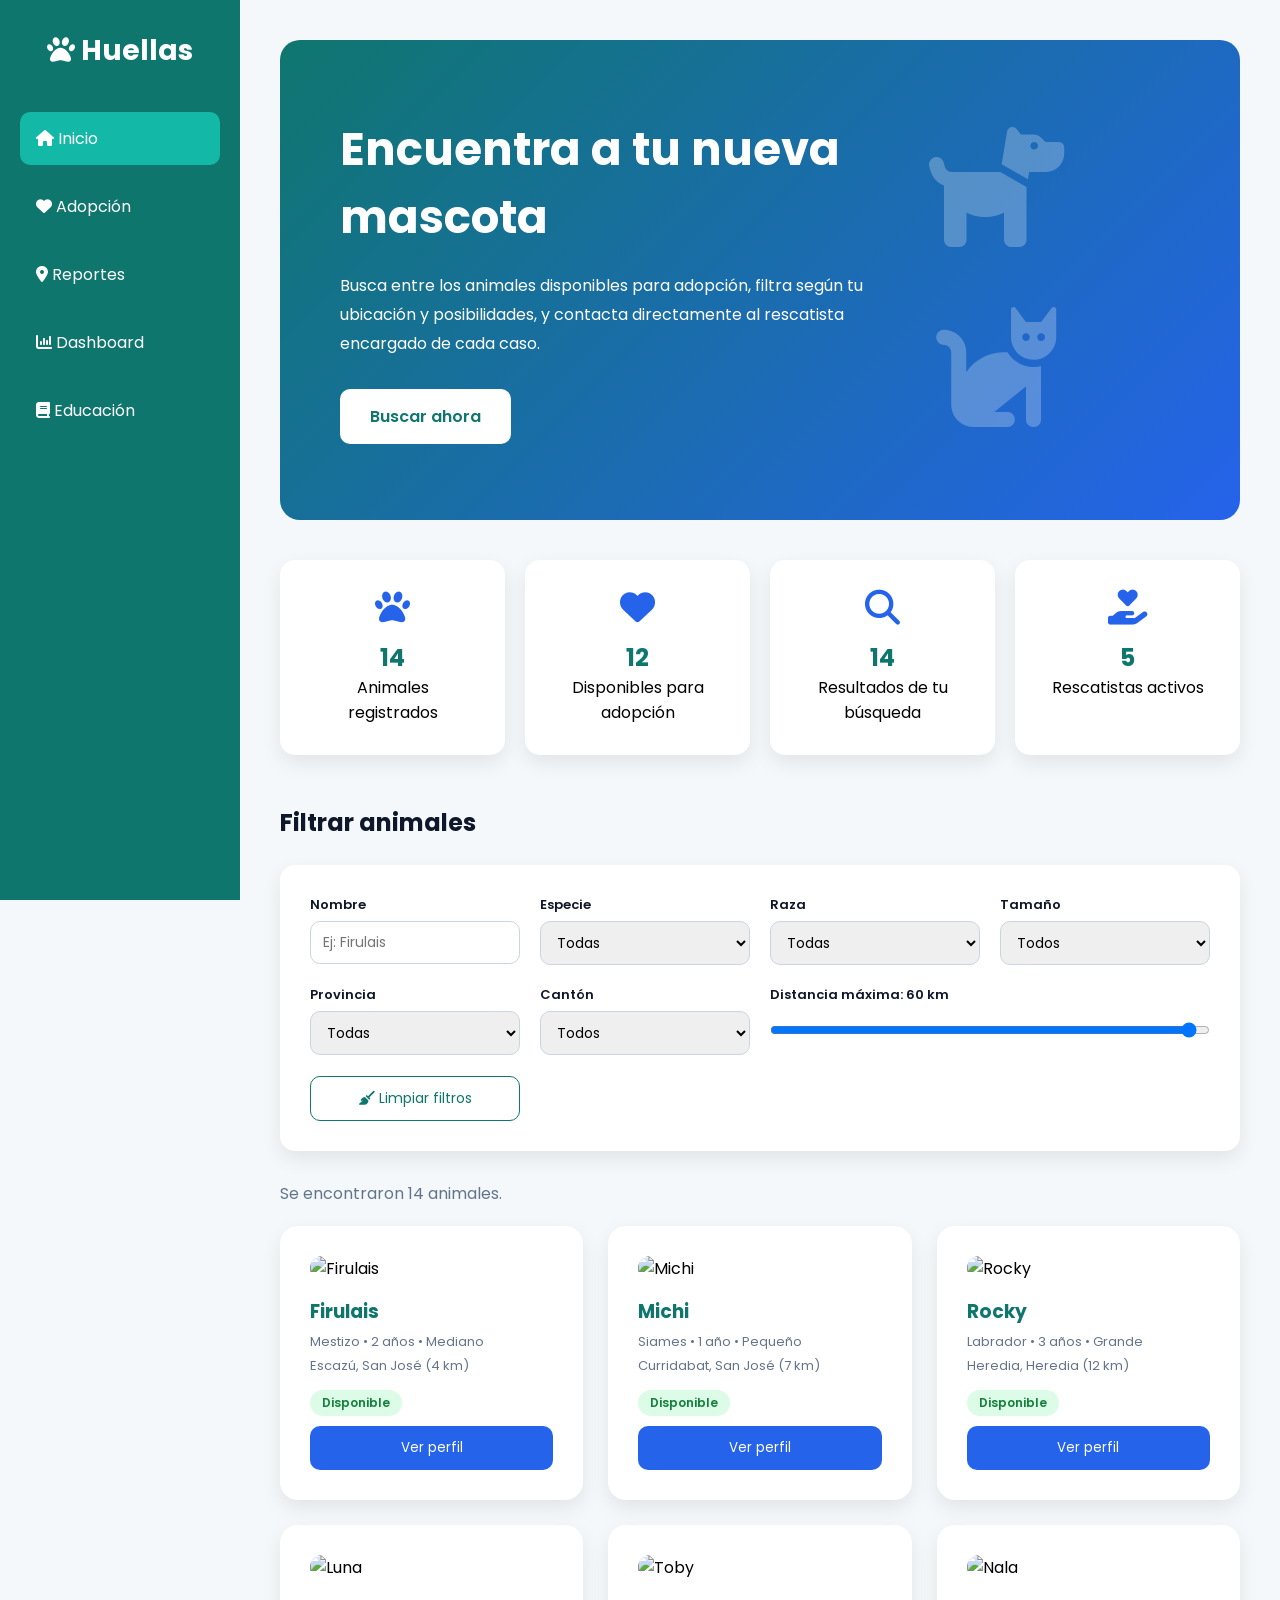
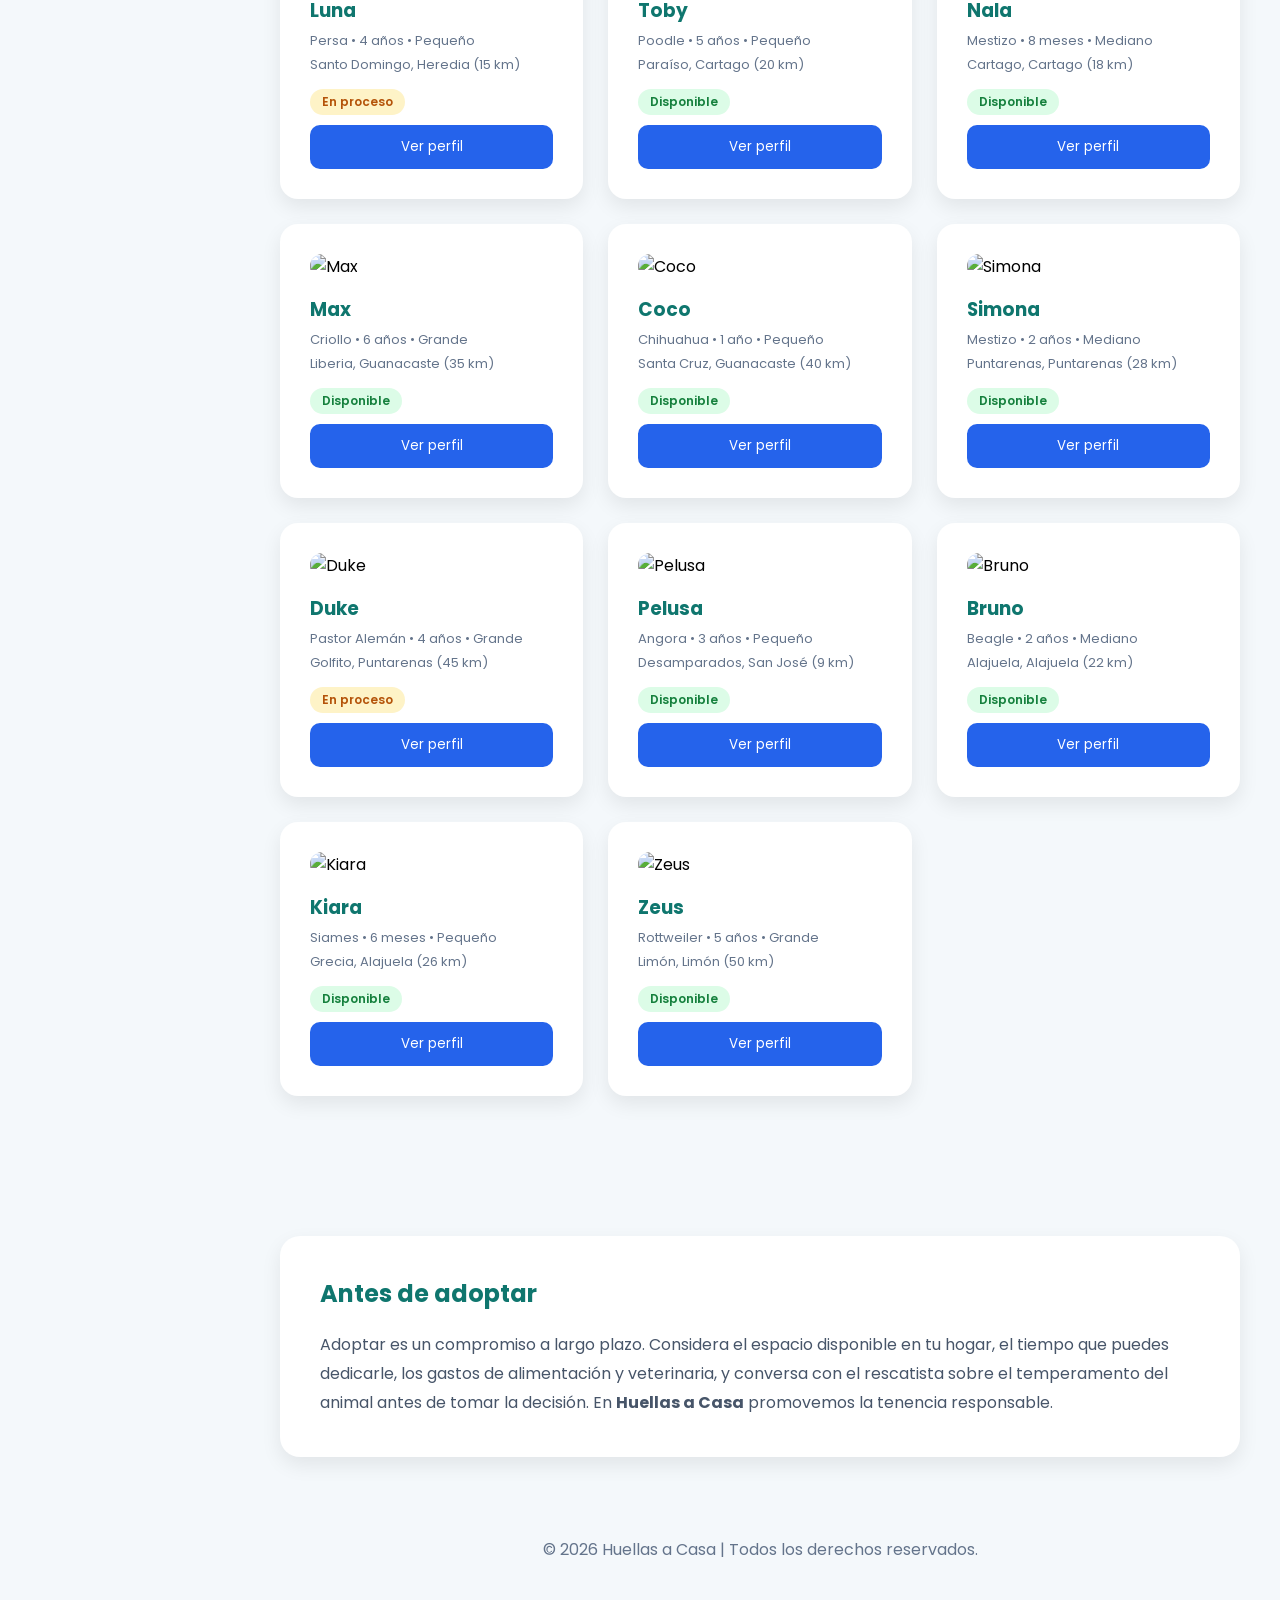
==== adopcion.html @ 1cc1526d "creacion del modulo de adopcion -se crea adopción junto con su css y js" ====
<!DOCTYPE html>
<html lang="es">
<head>
    <meta charset="UTF-8">
    <meta http-equiv="X-UA-Compatible" content="IE=edge">
    <meta name="viewport" content="width=device-width, initial-scale=1.0">
    <title>Adopción | Huellas a Casa</title>
    <link rel="preconnect" href="https://fonts.googleapis.com">
    <link href="https://fonts.googleapis.com/css2?family=Poppins:wght@400;500;600;700&display=swap" rel="stylesheet">
    <link rel="stylesheet" href="https://cdnjs.cloudflare.com/ajax/libs/font-awesome/6.5.1/css/all.min.css">
    <link rel="stylesheet" href="css/estilos.css">
    <link rel="stylesheet" href="css/adopcion.css">
</head>
<body>

    <aside class="sidebar">

        <h2><i class="fa-solid fa-paw"></i> Huellas</h2>

        <ul>
            <li><a class="activo" href="index.html"><i class="fa-solid fa-house"></i> Inicio</a></li>
            <li><a href="adopcion.html"><i class="fa-solid fa-heart"></i> Adopción</a></li>
            <li><a href="alerta.html"><i class="fa-solid fa-location-dot"></i> Reportes</a></li>
            <li><a href="dashboard.html"><i class="fa-solid fa-chart-column"></i> Dashboard</a></li>
            <li><a href="educacion.html"><i class="fa-solid fa-book"></i> Educación</a></li>
        </ul>

    </aside>

    <div class="contenido">

        <div class="hero">
            <div>
                <h1>Encuentra a tu nueva mascota</h1>
                <p>Busca entre los animales disponibles para adopción, filtra según tu ubicación y posibilidades, y contacta directamente al rescatista encargado de cada caso.</p>
                <a href="#panelFiltros" class="btn-principal">Buscar ahora</a>
            </div>
            <div class="hero-icono">
                <i class="fa-solid fa-dog"></i>
                <i class="fa-solid fa-cat"></i>
            </div>
        </div>

        <div class="estadisticas">
            <div class="stat-card">
                <i class="fa-solid fa-paw"></i>
                <h2 id="statTotal">0</h2>
                <p>Animales registrados</p>
            </div>
            <div class="stat-card">
                <i class="fa-solid fa-heart"></i>
                <h2 id="statDisponibles">0</h2>
                <p>Disponibles para adopción</p>
            </div>
            <div class="stat-card">
                <i class="fa-solid fa-magnifying-glass"></i>
                <h2 id="statResultados">0</h2>
                <p>Resultados de tu búsqueda</p>
            </div>
            <div class="stat-card">
                <i class="fa-solid fa-hand-holding-heart"></i>
                <h2 id="statRescatistas">0</h2>
                <p>Rescatistas activos</p>
            </div>
        </div>

        <section id="vistaBusqueda" class="vista">

            <h2 class="titulo">Filtrar animales</h2>

            <div class="panelFiltros" id="panelFiltros">

                <div class="filtrosGrid">

                    <div class="campoFiltro">
                        <label for="filtroNombre">Nombre</label>
                        <input type="text" id="filtroNombre" placeholder="Ej: Firulais">
                    </div>

                    <div class="campoFiltro">
                        <label for="filtroEspecie">Especie</label>
                        <select id="filtroEspecie">
                            <option value="Todas">Todas</option>
                            <option value="Perro">Perro</option>
                            <option value="Gato">Gato</option>
                        </select>
                    </div>

                    <div class="campoFiltro">
                        <label for="filtroRaza">Raza</label>
                        <select id="filtroRaza">
                            <option value="Todas">Todas</option>
                        </select>
                    </div>

                    <div class="campoFiltro">
                        <label for="filtroTamano">Tamaño</label>
                        <select id="filtroTamano">
                            <option value="Todos">Todos</option>
                            <option value="Pequeño">Pequeño</option>
                            <option value="Mediano">Mediano</option>
                            <option value="Grande">Grande</option>
                        </select>
                    </div>

                    <div class="campoFiltro">
                        <label for="filtroProvincia">Provincia</label>
                        <select id="filtroProvincia">
                            <option value="Todas">Todas</option>
                        </select>
                    </div>

                    <div class="campoFiltro">
                        <label for="filtroCanton">Cantón</label>
                        <select id="filtroCanton">
                            <option value="Todos">Todos</option>
                        </select>
                    </div>

                    <div class="campoFiltro campoAncho">
                        <label for="filtroDistancia">Distancia máxima: <span id="filtroDistanciaValor">60 km</span></label>
                        <input type="range" id="filtroDistancia" min="5" max="60" step="5" value="60">
                    </div>

                    <div class="campoFiltro campoBoton">
                        <button type="button" id="btnLimpiar"><i class="fa-solid fa-broom"></i> Limpiar filtros</button>
                    </div>

                </div>

            </div>

            <p id="resultadoConteo"></p>

            <div id="contenedorAnimales" class="cards"></div>

            <p id="sinResultados" class="sinResultados"></p>

        </section>

        <section id="vistaPerfil" class="vista oculto">

            <button type="button" class="btnVolver" id="btnVolverBusqueda"><i class="fa-solid fa-arrow-left"></i> Volver a la búsqueda</button>

            <div class="tarjetaPerfil">

                <img class="perfilImagen" id="perfilFoto" src="" alt="Foto del animal">

                <div class="perfilDatos">
                    <h2 id="perfilNombre"></h2>
                    <span class="estadoBadge" id="perfilEstado"></span>

                    <p id="perfilEspecieRaza"></p>

                    <ul class="listaDatos">
                        <li><strong>Edad:</strong> <span id="perfilEdad"></span></li>
                        <li><strong>Sexo:</strong> <span id="perfilSexo"></span></li>
                        <li><strong>Tamaño:</strong> <span id="perfilTamano"></span></li>
                        <li><strong>Ubicación:</strong> <span id="perfilUbicacion"></span></li>
                        <li><strong>Distancia:</strong> <span id="perfilDistancia"></span></li>
                        <li><strong>Vacunado:</strong> <span id="perfilVacunado"></span></li>
                        <li><strong>Esterilizado:</strong> <span id="perfilEsterilizado"></span></li>
                    </ul>

                    <h3>Sobre mí</h3>
                    <p id="perfilDescripcion"></p>

                    <button type="button" id="btnSolicitarAdopcion"><i class="fa-solid fa-paper-plane"></i> Solicitar adopción</button>
                </div>

            </div>

            <div class="tarjetaRescatista">
                <h3><i class="fa-solid fa-hand-holding-heart"></i> Rescatista a cargo</h3>
                <p><strong id="rescatistaNombre"></strong> — <span id="rescatistaOrg"></span></p>
                <p><i class="fa-solid fa-location-dot"></i> <span id="rescatistaUbicacion"></span></p>
                <p><i class="fa-solid fa-phone"></i> <span id="rescatistaTelefono"></span> &nbsp;|&nbsp; <i class="fa-solid fa-envelope"></i> <span id="rescatistaCorreo"></span></p>

                <details>
                    <summary>Ver perfil completo del rescatista</summary>
                    <p id="rescatistaDescripcion"></p>
                    <p id="rescatistaOtrosAnimales"></p>
                </details>
            </div>

        </section>

        <section id="vistaSolicitud" class="vista oculto">

            <button type="button" class="btnVolver" id="btnVolverPerfil"><i class="fa-solid fa-arrow-left"></i> Volver al perfil</button>

            <div class="panelSolicitud">
                <h2 class="titulo">Solicitud de adopción para <span id="solicitudAnimalNombre"></span></h2>

                <form id="formularioSolicitud">

                    <div class="campoFormulario">
                        <label for="solNombre">Nombre completo</label>
                        <input type="text" id="solNombre">
                        <span class="errorCampo" id="errorSolNombre"></span>
                    </div>

                    <div class="campoFormulario">
                        <label for="solCedula">Cédula</label>
                        <input type="text" id="solCedula" maxlength="9" placeholder="9 dígitos">
                        <span class="errorCampo" id="errorSolCedula"></span>
                    </div>

                    <div class="campoFormulario">
                        <label for="solTelefono">Teléfono</label>
                        <input type="text" id="solTelefono" maxlength="8" placeholder="8 dígitos">
                        <span class="errorCampo" id="errorSolTelefono"></span>
                    </div>

                    <div class="campoFormulario">
                        <label for="solCorreo">Correo electrónico</label>
                        <input type="email" id="solCorreo">
                        <span class="errorCampo" id="errorSolCorreo"></span>
                    </div>

                    <div class="campoFormulario">
                        <label for="solDireccion">Dirección exacta</label>
                        <textarea id="solDireccion"></textarea>
                        <span class="errorCampo" id="errorSolDireccion"></span>
                    </div>

                    <div class="campoFormulario">
                        <label for="solVivienda">Tipo de vivienda</label>
                        <select id="solVivienda">
                            <option value="">Seleccione</option>
                            <option>Casa</option>
                            <option>Apartamento</option>
                            <option>Finca</option>
                        </select>
                        <span class="errorCampo" id="errorSolVivienda"></span>
                    </div>

                    <div class="campoFormulario">
                        <label for="solMotivo">¿Por qué quiere adoptar a esta mascota?</label>
                        <textarea id="solMotivo"></textarea>
                        <span class="errorCampo" id="errorSolMotivo"></span>
                    </div>

                    <div class="campoCheckbox">
                        <label><input type="checkbox" id="solOtrasMascotas"> Actualmente tengo otras mascotas</label>
                    </div>

                    <div class="campoCheckbox">
                        <label><input type="checkbox" id="solVisita"> Acepto una visita domiciliaria previa a la adopción</label>
                        <span class="errorCampo" id="errorSolVisita"></span>
                    </div>

                    <button type="button" id="btnEnviarSolicitud" disabled><i class="fa-solid fa-paper-plane"></i> Enviar solicitud</button>

                    <div id="mensajeSolicitud"></div>

                </form>

            </div>

            <div class="misSolicitudes">
                <h2 class="titulo">Mis solicitudes enviadas</h2>
                <div id="contenedorSolicitudes"></div>
            </div>

        </section>

        <div class="objetivo">
            <h2>Antes de adoptar</h2>
            <p>Adoptar es un compromiso a largo plazo. Considera el espacio disponible en tu hogar, el tiempo que puedes dedicarle, los gastos de alimentación y veterinaria, y conversa con el rescatista sobre el temperamento del animal antes de tomar la decisión. En <strong>Huellas a Casa</strong> promovemos la tenencia responsable.</p>
        </div>

        <footer>© 2026 Huellas a Casa | Todos los derechos reservados.</footer>

    </div>

<script src="js/adopcion.js"></script>

</body>
</html>
---- css/estilos.css ----
*{
    margin:0;
    padding:0;
    box-sizing:border-box;
    font-family:'Poppins',sans-serif;
}

body{
    display:flex;
    min-height:100vh;
    background:#F4F8FB;
}

/* Sidebar */

.sidebar{

    width:240px;
    background:#0F766E;
    color:white;
    min-height:100vh;
    padding:30px 20px;
    position:fixed;

}

.sidebar h2{

    text-align:center;
    margin-bottom:40px;
    font-size:28px;

}

.sidebar ul{

    list-style:none;

}

.sidebar li{

    margin:15px 0;

}

.sidebar a{

    display:block;
    color:white;
    text-decoration:none;
    padding:14px 16px;
    border-radius:10px;
    transition:.3s;

}

.sidebar a:hover,
.sidebar .activo{

    background:#14B8A6;

}

/* Contenido */

.contenido{

    margin-left:240px;
    padding:40px;
    flex:1;

}

/* Hero */

.hero{

    background:linear-gradient(135deg,#0F766E,#2563EB);
    border-radius:20px;
    padding:60px;
    color:white;
    display:flex;
    justify-content:space-between;
    align-items:center;
    margin-bottom:40px;

}

.hero h1{

    font-size:45px;
    margin-bottom:20px;

}

.hero p{

    max-width:600px;
    line-height:1.8;

}

.hero-icono{

    font-size:120px;
    opacity:.25;

}

.hero-icono i{

    margin-left:20px;

}

/* Botón */

.btn-principal{

    display:inline-block;
    margin-top:30px;
    background:white;
    color:#0F766E;
    text-decoration:none;
    padding:15px 30px;
    border-radius:10px;
    font-weight:600;
    transition:.3s;

}

.btn-principal:hover{

    transform:translateY(-3px);

}

/* Estadísticas */

.estadisticas{

    display:grid;
    grid-template-columns:repeat(auto-fit,minmax(220px,1fr));
    gap:20px;
    margin-bottom:50px;

}

.stat-card{

    background:white;
    padding:30px;
    border-radius:15px;
    text-align:center;
    box-shadow:0 8px 20px rgba(0,0,0,.08);

}

.stat-card i{

    font-size:35px;
    color:#2563EB;
    margin-bottom:15px;

}

.stat-card h2{

    color:#0F766E;

}

/* Título */

.titulo{

    margin-bottom:25px;
    color:#0F172A;

}

/* Cards */

.cards{

    display:grid;
    grid-template-columns:repeat(auto-fit,minmax(250px,1fr));
    gap:25px;

}

.card{

    background:white;
    border-radius:18px;
    padding:30px;
    text-align:center;
    box-shadow:0 8px 20px rgba(0,0,0,.08);
    transition:.3s;

}

.card:hover{

    transform:translateY(-8px);

}

.card i{

    font-size:45px;
    color:#0F766E;
    margin-bottom:20px;

}

.card h3{

    margin-bottom:15px;

}

.card p{

    color:#64748B;
    margin-bottom:25px;

}

.card button{

    background:#2563EB;
    color:white;
    border:none;
    padding:12px 25px;
    border-radius:10px;
    cursor:pointer;
    transition:.3s;

}

.card button:hover{

    background:#1D4ED8;

}

/* Objetivo */

.objetivo{

    margin-top:60px;
    background:white;
    padding:40px;
    border-radius:20px;
    box-shadow:0 8px 20px rgba(0,0,0,.08);

}

.objetivo h2{

    color:#0F766E;
    margin-bottom:20px;

}

.objetivo p{

    line-height:1.8;
    color:#475569;

}

/* Footer */

footer{

    text-align:center;
    margin-top:60px;
    color:#64748B;
    padding:20px;

}

/* Responsive */

@media(max-width:900px){

    body{
        flex-direction:column;
    }

    .sidebar{

        width:100%;
        position:relative;
        min-height:auto;

    }

    .contenido{

        margin-left:0;

    }

    .hero{

        flex-direction:column;
        text-align:center;

    }

    .hero-icono{

        margin-top:30px;

    }


body{
    background:red !important;
}

}
---- css/adopcion.css ----
/* Estilos propios del módulo de Adopción, construidos sobre css/estilos.css */

.vista.oculto{
    display:none;
}

/* Panel de filtros */

.panelFiltros{
    background:white;
    padding:30px;
    border-radius:15px;
    box-shadow:0 8px 20px rgba(0,0,0,.08);
    margin-bottom:30px;
}

.filtrosGrid{
    display:grid;
    grid-template-columns:repeat(auto-fit,minmax(190px,1fr));
    gap:20px;
}

.campoFiltro label{
    display:block;
    font-size:13px;
    font-weight:600;
    color:#0F172A;
    margin-bottom:6px;
}

.campoFiltro input,
.campoFiltro select{
    width:100%;
    padding:10px 12px;
    border:1px solid #CBD5E1;
    border-radius:10px;
    font-size:14px;
    font-family:'Poppins',sans-serif;
}

.campoAncho{
    grid-column:span 2;
    align-self:center;
}

.campoBoton{
    display:flex;
    align-items:flex-end;
}

#btnLimpiar{
    width:100%;
    background:white;
    color:#0F766E;
    border:1px solid #0F766E;
    padding:11px 16px;
    border-radius:10px;
    cursor:pointer;
    font-size:14px;
    transition:.3s;
}

#btnLimpiar:hover{
    background:#0F766E;
    color:white;
}

#resultadoConteo{
    color:#64748B;
    margin-bottom:20px;
}

.sinResultados{
    text-align:center;
    color:#94A3B8;
    font-style:italic;
    padding:40px 0;
}

/* Tarjetas de animales (extienden .card de estilos.css) */

.cardAnimal{
    text-align:left;
}

.cardAnimal .foto{
    width:100%;
    height:170px;
    object-fit:cover;
    border-radius:12px;
    margin-bottom:16px;
}

.cardAnimal h3{
    color:#0F766E;
    margin-bottom:6px;
}

.cardAnimal .datosAnimal{
    color:#64748B;
    font-size:13px;
    margin-bottom:4px;
}

.cardAnimal .estadoBadge{
    margin:10px 0;
}

.cardAnimal button{
    width:100%;
}

.estadoBadge{
    display:inline-block;
    padding:4px 12px;
    border-radius:20px;
    font-size:12px;
    font-weight:600;
}

.estadoDisponible{
    background:#DCFCE7;
    color:#15803D;
}

.estadoProceso{
    background:#FEF3C7;
    color:#B45309;
}

/* Botón volver */

.btnVolver{
    background:none;
    border:none;
    color:#0F766E;
    font-size:14px;
    font-weight:600;
    cursor:pointer;
    margin-bottom:20px;
    padding:0;
}

/* Perfil del animal */

.tarjetaPerfil{
    background:white;
    border-radius:20px;
    box-shadow:0 8px 20px rgba(0,0,0,.08);
    padding:35px;
    display:flex;
    gap:30px;
    flex-wrap:wrap;
    margin-bottom:25px;
}

.perfilImagen{
    width:260px;
    height:260px;
    object-fit:cover;
    border-radius:16px;
    flex-shrink:0;
}

.perfilDatos{
    flex:1;
    min-width:260px;
}

.perfilDatos h2{
    color:#0F766E;
    margin-bottom:8px;
}

.perfilDatos h3{
    color:#0F172A;
    margin-top:20px;
    margin-bottom:8px;
}

.perfilDatos > p{
    color:#64748B;
}

.listaDatos{
    list-style:none;
    margin:16px 0;
}

.listaDatos li{
    padding:6px 0;
    font-size:14px;
    border-bottom:1px solid #F1F5F9;
    color:#334155;
}

#btnSolicitarAdopcion{
    background:#2563EB;
    color:white;
    border:none;
    padding:13px 26px;
    border-radius:10px;
    font-size:14px;
    cursor:pointer;
    margin-top:15px;
    transition:.3s;
}

#btnSolicitarAdopcion:hover{
    background:#1D4ED8;
}

.tarjetaRescatista{
    background:white;
    border-radius:20px;
    box-shadow:0 8px 20px rgba(0,0,0,.08);
    padding:30px 35px;
}

.tarjetaRescatista h3{
    color:#0F766E;
    margin-bottom:15px;
}

.tarjetaRescatista p{
    color:#475569;
    margin-bottom:8px;
}

.tarjetaRescatista summary{
    cursor:pointer;
    color:#2563EB;
    font-weight:600;
    margin-top:10px;
}

.tarjetaRescatista details p{
    margin-top:12px;
}

/* Formulario de solicitud */

.panelSolicitud{
    background:white;
    border-radius:20px;
    box-shadow:0 8px 20px rgba(0,0,0,.08);
    padding:35px;
    margin-bottom:30px;
}

.campoFormulario{
    margin-bottom:18px;
}

.campoFormulario label{
    display:block;
    font-weight:600;
    font-size:14px;
    color:#0F172A;
    margin-bottom:6px;
}

.campoFormulario input,
.campoFormulario select,
.campoFormulario textarea{
    width:100%;
    max-width:450px;
    padding:10px 12px;
    border:1px solid #CBD5E1;
    border-radius:10px;
    font-size:14px;
    font-family:'Poppins',sans-serif;
}

.campoFormulario textarea{
    min-height:80px;
    resize:vertical;
}

.errorCampo{
    display:block;
    font-size:12px;
    margin-top:4px;
}

.campoCheckbox{
    margin-bottom:18px;
    font-size:14px;
    color:#334155;
}

#btnEnviarSolicitud{
    background:#2563EB;
    color:white;
    border:none;
    padding:13px 26px;
    border-radius:10px;
    font-size:14px;
    cursor:pointer;
    transition:.3s;
}

#btnEnviarSolicitud:hover{
    background:#1D4ED8;
}

#btnEnviarSolicitud:disabled{
    background:#BFDBFE;
    cursor:not-allowed;
}

#mensajeSolicitud{
    margin-top:15px;
    font-weight:600;
}

.misSolicitudes{
    margin-bottom:30px;
}

.tarjetaSolicitud{
    background:white;
    border-radius:15px;
    box-shadow:0 8px 20px rgba(0,0,0,.08);
    padding:20px 25px;
    margin-bottom:15px;
}

.tarjetaSolicitud h4{
    color:#0F766E;
    margin-bottom:6px;
}

.tarjetaSolicitud p{
    color:#64748B;
    font-size:13px;
    margin:2px 0;
}

@media(max-width:700px){

    .campoAncho{
        grid-column:span 1;
    }

    .tarjetaPerfil{
        flex-direction:column;
    }

    .perfilImagen{
        width:100%;
        height:220px;
    }

}
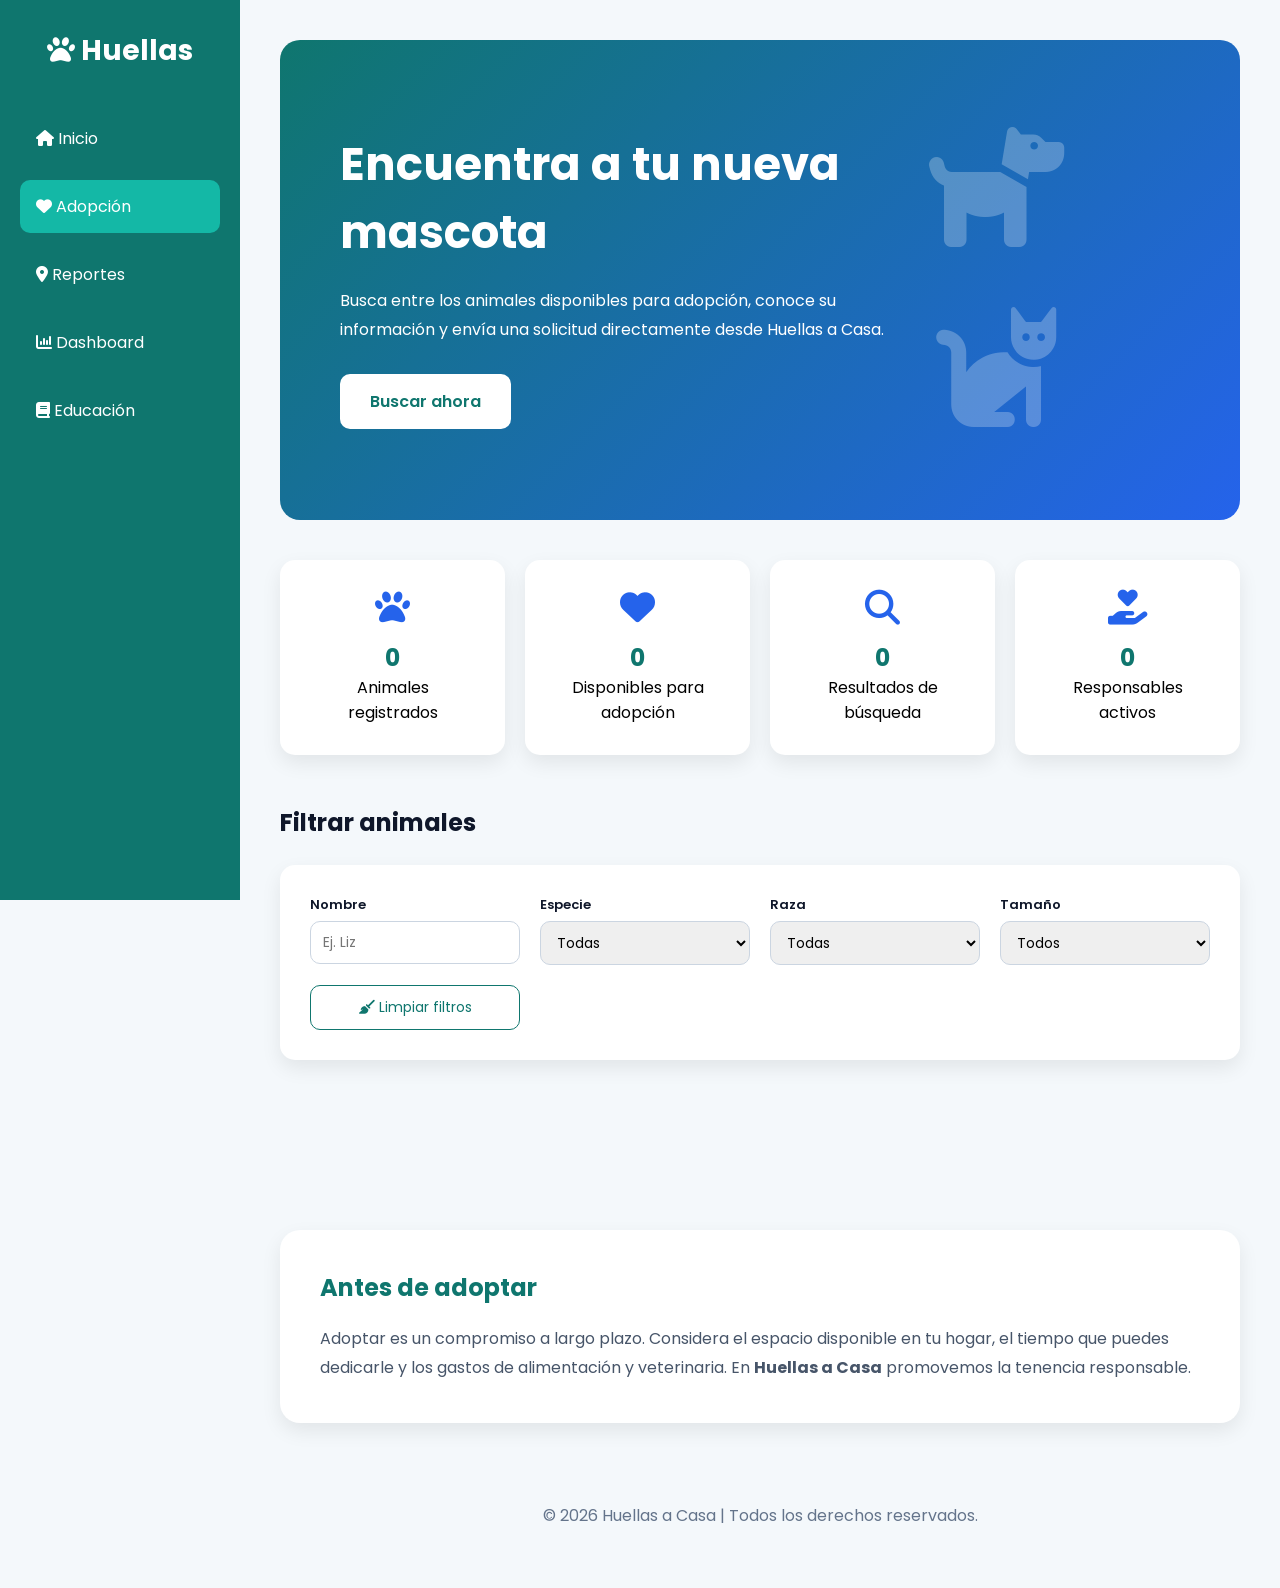
==== commit 03031ec5: "Modulo Panel de Gestion y modulo Adopcion Modulo Panel de Gestion y modulo Adopcion" ====
--- a/adopcion.html
+++ b/adopcion.html
@@ -1,280 +1,1073 @@
 <!DOCTYPE html>
 <html lang="es">
+
 <head>
+
     <meta charset="UTF-8">
+
     <meta http-equiv="X-UA-Compatible" content="IE=edge">
+
     <meta name="viewport" content="width=device-width, initial-scale=1.0">
+
     <title>Adopción | Huellas a Casa</title>
+
     <link rel="preconnect" href="https://fonts.googleapis.com">
-    <link href="https://fonts.googleapis.com/css2?family=Poppins:wght@400;500;600;700&display=swap" rel="stylesheet">
-    <link rel="stylesheet" href="https://cdnjs.cloudflare.com/ajax/libs/font-awesome/6.5.1/css/all.min.css">
-    <link rel="stylesheet" href="css/estilos.css">
-    <link rel="stylesheet" href="css/adopcion.css">
+
+    <link
+        href="https://fonts.googleapis.com/css2?family=Poppins:wght@400;500;600;700&display=swap"
+        rel="stylesheet"
+    >
+
+    <link
+        rel="stylesheet"
+        href="https://cdnjs.cloudflare.com/ajax/libs/font-awesome/6.5.1/css/all.min.css"
+    >
+
+    <link
+        rel="stylesheet"
+        href="css/estilos.css"
+    >
+
+    <link
+        rel="stylesheet"
+        href="css/adopcion.css"
+    >
+
 </head>
+
+
 <body>
 
+
+    <!-- =========================================
+         SIDEBAR
+    ========================================== -->
+
     <aside class="sidebar">
 
-        <h2><i class="fa-solid fa-paw"></i> Huellas</h2>
+        <h2>
+
+            <i class="fa-solid fa-paw"></i>
+
+            Huellas
+
+        </h2>
+
 
         <ul>
-            <li><a class="activo" href="index.html"><i class="fa-solid fa-house"></i> Inicio</a></li>
-            <li><a href="adopcion.html"><i class="fa-solid fa-heart"></i> Adopción</a></li>
-            <li><a href="alerta.html"><i class="fa-solid fa-location-dot"></i> Reportes</a></li>
-            <li><a href="dashboard.html"><i class="fa-solid fa-chart-column"></i> Dashboard</a></li>
-            <li><a href="educacion.html"><i class="fa-solid fa-book"></i> Educación</a></li>
+
+            <li>
+
+                <a href="index.html">
+
+                    <i class="fa-solid fa-house"></i>
+
+                    Inicio
+
+                </a>
+
+            </li>
+
+
+            <li>
+
+                <a
+                    class="activo"
+                    href="adopcion.html"
+                >
+
+                    <i class="fa-solid fa-heart"></i>
+
+                    Adopción
+
+                </a>
+
+            </li>
+
+
+            <li>
+
+                <a href="alerta.html">
+
+                    <i class="fa-solid fa-location-dot"></i>
+
+                    Reportes
+
+                </a>
+
+            </li>
+
+
+            <li>
+
+                <a href="dashboard.html">
+
+                    <i class="fa-solid fa-chart-column"></i>
+
+                    Dashboard
+
+                </a>
+
+            </li>
+
+
+            <li>
+
+                <a href="educacion.html">
+
+                    <i class="fa-solid fa-book"></i>
+
+                    Educación
+
+                </a>
+
+            </li>
+
         </ul>
 
     </aside>
 
-    <div class="contenido">
-
-        <div class="hero">
+
+    <!-- =========================================
+         CONTENIDO
+    ========================================== -->
+
+    <main class="contenido">
+
+
+        <!-- =====================================
+             HERO
+        ====================================== -->
+
+        <section class="hero">
+
             <div>
-                <h1>Encuentra a tu nueva mascota</h1>
-                <p>Busca entre los animales disponibles para adopción, filtra según tu ubicación y posibilidades, y contacta directamente al rescatista encargado de cada caso.</p>
-                <a href="#panelFiltros" class="btn-principal">Buscar ahora</a>
-            </div>
+
+                <h1>
+                    Encuentra a tu nueva mascota
+                </h1>
+
+                <p>
+                    Busca entre los animales disponibles para adopción,
+                    conoce su información y envía una solicitud
+                    directamente desde Huellas a Casa.
+                </p>
+
+                <a
+                    href="#panelFiltros"
+                    class="btn-principal"
+                >
+
+                    Buscar ahora
+
+                </a>
+
+            </div>
+
+
             <div class="hero-icono">
+
                 <i class="fa-solid fa-dog"></i>
+
                 <i class="fa-solid fa-cat"></i>
-            </div>
-        </div>
-
-        <div class="estadisticas">
+
+            </div>
+
+        </section>
+
+
+        <!-- =====================================
+             ESTADÍSTICAS
+        ====================================== -->
+
+        <section class="estadisticas">
+
+
             <div class="stat-card">
+
                 <i class="fa-solid fa-paw"></i>
-                <h2 id="statTotal">0</h2>
-                <p>Animales registrados</p>
-            </div>
+
+                <h2 id="statTotal">
+                    0
+                </h2>
+
+                <p>
+                    Animales registrados
+                </p>
+
+            </div>
+
+
             <div class="stat-card">
+
                 <i class="fa-solid fa-heart"></i>
-                <h2 id="statDisponibles">0</h2>
-                <p>Disponibles para adopción</p>
-            </div>
+
+                <h2 id="statDisponibles">
+                    0
+                </h2>
+
+                <p>
+                    Disponibles para adopción
+                </p>
+
+            </div>
+
+
             <div class="stat-card">
+
                 <i class="fa-solid fa-magnifying-glass"></i>
-                <h2 id="statResultados">0</h2>
-                <p>Resultados de tu búsqueda</p>
-            </div>
+
+                <h2 id="statResultados">
+                    0
+                </h2>
+
+                <p>
+                    Resultados de búsqueda
+                </p>
+
+            </div>
+
+
             <div class="stat-card">
+
                 <i class="fa-solid fa-hand-holding-heart"></i>
-                <h2 id="statRescatistas">0</h2>
-                <p>Rescatistas activos</p>
-            </div>
-        </div>
-
-        <section id="vistaBusqueda" class="vista">
-
-            <h2 class="titulo">Filtrar animales</h2>
-
-            <div class="panelFiltros" id="panelFiltros">
+
+                <h2 id="statRescatistas">
+                    0
+                </h2>
+
+                <p>
+                    Responsables activos
+                </p>
+
+            </div>
+
+
+        </section>
+
+
+        <!-- =====================================
+             VISTA BÚSQUEDA
+        ====================================== -->
+
+        <section
+            id="vistaBusqueda"
+            class="vista"
+        >
+
+
+            <h2 class="titulo">
+
+                Filtrar animales
+
+            </h2>
+
+
+            <div
+                class="panelFiltros"
+                id="panelFiltros"
+            >
+
 
                 <div class="filtrosGrid">
 
+
+                    <!-- NOMBRE -->
+
                     <div class="campoFiltro">
-                        <label for="filtroNombre">Nombre</label>
-                        <input type="text" id="filtroNombre" placeholder="Ej: Firulais">
-                    </div>
+
+                        <label for="filtroNombre">
+
+                            Nombre
+
+                        </label>
+
+
+                        <input
+                            type="text"
+                            id="filtroNombre"
+                            placeholder="Ej. Liz"
+                        >
+
+                    </div>
+
+
+                    <!-- ESPECIE -->
 
                     <div class="campoFiltro">
-                        <label for="filtroEspecie">Especie</label>
+
+                        <label for="filtroEspecie">
+
+                            Especie
+
+                        </label>
+
+
                         <select id="filtroEspecie">
-                            <option value="Todas">Todas</option>
-                            <option value="Perro">Perro</option>
-                            <option value="Gato">Gato</option>
+
+                            <option value="Todas">
+
+                                Todas
+
+                            </option>
+
+
+                            <option value="Perro">
+
+                                Perro
+
+                            </option>
+
+
+                            <option value="Gato">
+
+                                Gato
+
+                            </option>
+
+
+                            <option value="Otro">
+
+                                Otro
+
+                            </option>
+
                         </select>
-                    </div>
+
+                    </div>
+
+
+                    <!-- RAZA -->
 
                     <div class="campoFiltro">
-                        <label for="filtroRaza">Raza</label>
+
+                        <label for="filtroRaza">
+
+                            Raza
+
+                        </label>
+
+
                         <select id="filtroRaza">
-                            <option value="Todas">Todas</option>
+
+                            <option value="Todas">
+
+                                Todas
+
+                            </option>
+
                         </select>
-                    </div>
+
+                    </div>
+
+
+                    <!-- TAMAÑO -->
 
                     <div class="campoFiltro">
-                        <label for="filtroTamano">Tamaño</label>
+
+                        <label for="filtroTamano">
+
+                            Tamaño
+
+                        </label>
+
+
                         <select id="filtroTamano">
-                            <option value="Todos">Todos</option>
-                            <option value="Pequeño">Pequeño</option>
-                            <option value="Mediano">Mediano</option>
-                            <option value="Grande">Grande</option>
+
+                            <option value="Todos">
+
+                                Todos
+
+                            </option>
+
+
+                            <option value="Pequeño">
+
+                                Pequeño
+
+                            </option>
+
+
+                            <option value="Mediano">
+
+                                Mediano
+
+                            </option>
+
+
+                            <option value="Grande">
+
+                                Grande
+
+                            </option>
+
                         </select>
-                    </div>
-
-                    <div class="campoFiltro">
-                        <label for="filtroProvincia">Provincia</label>
-                        <select id="filtroProvincia">
-                            <option value="Todas">Todas</option>
+
+                    </div>
+
+
+                    <!-- LIMPIAR -->
+
+                    <div class="campoFiltro campoBoton">
+
+                        <button
+                            type="button"
+                            id="btnLimpiar"
+                        >
+
+                            <i class="fa-solid fa-broom"></i>
+
+                            Limpiar filtros
+
+                        </button>
+
+                    </div>
+
+
+                </div>
+
+            </div>
+
+
+            <p id="resultadoConteo">
+            </p>
+
+
+            <div
+                id="contenedorAnimales"
+                class="cards"
+            >
+            </div>
+
+
+            <p
+                id="sinResultados"
+                class="sinResultados"
+            >
+            </p>
+
+
+        </section>
+
+
+        <!-- =====================================
+             VISTA PERFIL
+        ====================================== -->
+
+        <section
+            id="vistaPerfil"
+            class="vista oculto"
+        >
+
+
+            <button
+                type="button"
+                class="btnVolver"
+                id="btnVolverBusqueda"
+            >
+
+                <i class="fa-solid fa-arrow-left"></i>
+
+                Volver a la búsqueda
+
+            </button>
+
+
+            <div class="tarjetaPerfil">
+
+
+                <img
+                    class="perfilImagen"
+                    id="perfilFoto"
+                    src=""
+                    alt="Foto del animal"
+                >
+
+
+                <div class="perfilDatos">
+
+
+                    <h2 id="perfilNombre">
+                    </h2>
+
+
+                    <span
+                        class="estadoBadge"
+                        id="perfilEstado"
+                    >
+                    </span>
+
+
+                    <p id="perfilEspecieRaza">
+                    </p>
+
+
+                    <ul class="listaDatos">
+
+
+                        <li>
+
+                            <strong>
+                                Edad:
+                            </strong>
+
+                            <span id="perfilEdad">
+                            </span>
+
+                        </li>
+
+
+                        <li>
+
+                            <strong>
+                                Sexo:
+                            </strong>
+
+                            <span id="perfilSexo">
+                            </span>
+
+                        </li>
+
+
+                        <li>
+
+                            <strong>
+                                Tamaño:
+                            </strong>
+
+                            <span id="perfilTamano">
+                            </span>
+
+                        </li>
+
+
+                        <li>
+
+                            <strong>
+                                Ubicación:
+                            </strong>
+
+                            <span id="perfilUbicacion">
+                            </span>
+
+                        </li>
+
+
+                        <li>
+
+                            <strong>
+                                Vacunas:
+                            </strong>
+
+                            <span id="perfilVacunado">
+                            </span>
+
+                        </li>
+
+
+                        <li>
+
+                            <strong>
+                                Estado de salud:
+                            </strong>
+
+                            <span id="perfilEstadoSalud">
+                            </span>
+
+                        </li>
+
+
+                    </ul>
+
+
+                    <h3>
+
+                        Sobre mí
+
+                    </h3>
+
+
+                    <p id="perfilDescripcion">
+                    </p>
+
+
+                    <button
+                        type="button"
+                        id="btnSolicitarAdopcion"
+                    >
+
+                        <i class="fa-solid fa-paper-plane"></i>
+
+                        Solicitar adopción
+
+                    </button>
+
+
+                </div>
+
+
+            </div>
+
+
+            <!-- RESPONSABLE -->
+
+            <div class="tarjetaRescatista">
+
+
+                <h3>
+
+                    <i class="fa-solid fa-hand-holding-heart"></i>
+
+                    Responsable de la mascota
+
+                </h3>
+
+
+                <p>
+
+                    <strong id="rescatistaNombre">
+                    </strong>
+
+                    —
+
+                    <span id="rescatistaOrg">
+                    </span>
+
+                </p>
+
+
+                <p>
+
+                    <i class="fa-solid fa-location-dot"></i>
+
+                    <span id="rescatistaUbicacion">
+                    </span>
+
+                </p>
+
+
+                <p>
+
+                    <i class="fa-solid fa-phone"></i>
+
+                    <span id="rescatistaTelefono">
+                    </span>
+
+                    &nbsp;|&nbsp;
+
+                    <i class="fa-solid fa-envelope"></i>
+
+                    <span id="rescatistaCorreo">
+                    </span>
+
+                </p>
+
+
+                <details>
+
+                    <summary>
+
+                        Ver información del responsable
+
+                    </summary>
+
+
+                    <p id="rescatistaDescripcion">
+                    </p>
+
+
+                    <p id="rescatistaOtrosAnimales">
+                    </p>
+
+                </details>
+
+
+            </div>
+
+
+        </section>
+
+
+        <!-- =====================================
+             VISTA SOLICITUD
+        ====================================== -->
+
+        <section
+            id="vistaSolicitud"
+            class="vista oculto"
+        >
+
+
+            <button
+                type="button"
+                class="btnVolver"
+                id="btnVolverPerfil"
+            >
+
+                <i class="fa-solid fa-arrow-left"></i>
+
+                Volver al perfil
+
+            </button>
+
+
+            <div class="panelSolicitud">
+
+
+                <h2 class="titulo">
+
+                    Solicitud de adopción para
+
+                    <span id="solicitudAnimalNombre">
+                    </span>
+
+                </h2>
+
+
+                <form id="formularioSolicitud">
+
+
+                    <!-- NOMBRE -->
+
+                    <div class="campoFormulario">
+
+                        <label for="solNombre">
+
+                            Nombre completo
+
+                        </label>
+
+
+                        <input
+                            type="text"
+                            id="solNombre"
+                        >
+
+
+                        <span
+                            class="errorCampo"
+                            id="errorSolNombre"
+                        >
+                        </span>
+
+                    </div>
+
+
+                    <!-- CÉDULA -->
+
+                    <div class="campoFormulario">
+
+                        <label for="solCedula">
+
+                            Cédula
+
+                        </label>
+
+
+                        <input
+                            type="text"
+                            id="solCedula"
+                            maxlength="9"
+                            placeholder="9 dígitos"
+                        >
+
+
+                        <span
+                            class="errorCampo"
+                            id="errorSolCedula"
+                        >
+                        </span>
+
+                    </div>
+
+
+                    <!-- TELÉFONO -->
+
+                    <div class="campoFormulario">
+
+                        <label for="solTelefono">
+
+                            Teléfono
+
+                        </label>
+
+
+                        <input
+                            type="text"
+                            id="solTelefono"
+                            maxlength="8"
+                            placeholder="8 dígitos"
+                        >
+
+
+                        <span
+                            class="errorCampo"
+                            id="errorSolTelefono"
+                        >
+                        </span>
+
+                    </div>
+
+
+                    <!-- CORREO -->
+
+                    <div class="campoFormulario">
+
+                        <label for="solCorreo">
+
+                            Correo electrónico
+
+                        </label>
+
+
+                        <input
+                            type="email"
+                            id="solCorreo"
+                        >
+
+
+                        <span
+                            class="errorCampo"
+                            id="errorSolCorreo"
+                        >
+                        </span>
+
+                    </div>
+
+
+                    <!-- DIRECCIÓN -->
+
+                    <div class="campoFormulario">
+
+                        <label for="solDireccion">
+
+                            Dirección exacta
+
+                        </label>
+
+
+                        <textarea
+                            id="solDireccion"
+                        ></textarea>
+
+
+                        <span
+                            class="errorCampo"
+                            id="errorSolDireccion"
+                        >
+                        </span>
+
+                    </div>
+
+
+                    <!-- VIVIENDA -->
+
+                    <div class="campoFormulario">
+
+                        <label for="solVivienda">
+
+                            Tipo de vivienda
+
+                        </label>
+
+
+                        <select id="solVivienda">
+
+                            <option value="">
+
+                                Seleccione
+
+                            </option>
+
+
+                            <option value="Casa">
+
+                                Casa
+
+                            </option>
+
+
+                            <option value="Apartamento">
+
+                                Apartamento
+
+                            </option>
+
+
+                            <option value="Finca">
+
+                                Finca
+
+                            </option>
+
                         </select>
-                    </div>
-
-                    <div class="campoFiltro">
-                        <label for="filtroCanton">Cantón</label>
-                        <select id="filtroCanton">
-                            <option value="Todos">Todos</option>
-                        </select>
-                    </div>
-
-                    <div class="campoFiltro campoAncho">
-                        <label for="filtroDistancia">Distancia máxima: <span id="filtroDistanciaValor">60 km</span></label>
-                        <input type="range" id="filtroDistancia" min="5" max="60" step="5" value="60">
-                    </div>
-
-                    <div class="campoFiltro campoBoton">
-                        <button type="button" id="btnLimpiar"><i class="fa-solid fa-broom"></i> Limpiar filtros</button>
-                    </div>
-
+
+
+                        <span
+                            class="errorCampo"
+                            id="errorSolVivienda"
+                        >
+                        </span>
+
+                    </div>
+
+
+                    <!-- MOTIVO -->
+
+                    <div class="campoFormulario">
+
+                        <label for="solMotivo">
+
+                            ¿Por qué quiere adoptar a esta mascota?
+
+                        </label>
+
+
+                        <textarea
+                            id="solMotivo"
+                        ></textarea>
+
+
+                        <span
+                            class="errorCampo"
+                            id="errorSolMotivo"
+                        >
+                        </span>
+
+                    </div>
+
+
+                    <!-- OTRAS MASCOTAS -->
+
+                    <div class="campoCheckbox">
+
+                        <label>
+
+                            <input
+                                type="checkbox"
+                                id="solOtrasMascotas"
+                            >
+
+                            Actualmente tengo otras mascotas
+
+                        </label>
+
+                    </div>
+
+
+                    <!-- VISITA -->
+
+                    <div class="campoCheckbox">
+
+                        <label>
+
+                            <input
+                                type="checkbox"
+                                id="solVisita"
+                            >
+
+                            Acepto una visita domiciliaria previa a la adopción
+
+                        </label>
+
+
+                        <span
+                            class="errorCampo"
+                            id="errorSolVisita"
+                        >
+                        </span>
+
+                    </div>
+
+
+                    <!-- BOTÓN -->
+
+                    <button
+                        type="button"
+                        id="btnEnviarSolicitud"
+                        disabled
+                    >
+
+                        <i class="fa-solid fa-paper-plane"></i>
+
+                        Enviar solicitud
+
+                    </button>
+
+
+                    <div id="mensajeSolicitud">
+                    </div>
+
+
+                </form>
+
+
+            </div>
+
+
+            <!-- MIS SOLICITUDES -->
+
+            <div class="misSolicitudes">
+
+
+                <h2 class="titulo">
+
+                    Mis solicitudes enviadas
+
+                </h2>
+
+
+                <div id="contenedorSolicitudes">
                 </div>
 
-            </div>
-
-            <p id="resultadoConteo"></p>
-
-            <div id="contenedorAnimales" class="cards"></div>
-
-            <p id="sinResultados" class="sinResultados"></p>
+
+            </div>
+
 
         </section>
 
-        <section id="vistaPerfil" class="vista oculto">
-
-            <button type="button" class="btnVolver" id="btnVolverBusqueda"><i class="fa-solid fa-arrow-left"></i> Volver a la búsqueda</button>
-
-            <div class="tarjetaPerfil">
-
-                <img class="perfilImagen" id="perfilFoto" src="" alt="Foto del animal">
-
-                <div class="perfilDatos">
-                    <h2 id="perfilNombre"></h2>
-                    <span class="estadoBadge" id="perfilEstado"></span>
-
-                    <p id="perfilEspecieRaza"></p>
-
-                    <ul class="listaDatos">
-                        <li><strong>Edad:</strong> <span id="perfilEdad"></span></li>
-                        <li><strong>Sexo:</strong> <span id="perfilSexo"></span></li>
-                        <li><strong>Tamaño:</strong> <span id="perfilTamano"></span></li>
-                        <li><strong>Ubicación:</strong> <span id="perfilUbicacion"></span></li>
-                        <li><strong>Distancia:</strong> <span id="perfilDistancia"></span></li>
-                        <li><strong>Vacunado:</strong> <span id="perfilVacunado"></span></li>
-                        <li><strong>Esterilizado:</strong> <span id="perfilEsterilizado"></span></li>
-                    </ul>
-
-                    <h3>Sobre mí</h3>
-                    <p id="perfilDescripcion"></p>
-
-                    <button type="button" id="btnSolicitarAdopcion"><i class="fa-solid fa-paper-plane"></i> Solicitar adopción</button>
-                </div>
-
-            </div>
-
-            <div class="tarjetaRescatista">
-                <h3><i class="fa-solid fa-hand-holding-heart"></i> Rescatista a cargo</h3>
-                <p><strong id="rescatistaNombre"></strong> — <span id="rescatistaOrg"></span></p>
-                <p><i class="fa-solid fa-location-dot"></i> <span id="rescatistaUbicacion"></span></p>
-                <p><i class="fa-solid fa-phone"></i> <span id="rescatistaTelefono"></span> &nbsp;|&nbsp; <i class="fa-solid fa-envelope"></i> <span id="rescatistaCorreo"></span></p>
-
-                <details>
-                    <summary>Ver perfil completo del rescatista</summary>
-                    <p id="rescatistaDescripcion"></p>
-                    <p id="rescatistaOtrosAnimales"></p>
-                </details>
-            </div>
+
+        <!-- =====================================
+             INFORMACIÓN
+        ====================================== -->
+
+        <section class="objetivo">
+
+            <h2>
+
+                Antes de adoptar
+
+            </h2>
+
+
+            <p>
+
+                Adoptar es un compromiso a largo plazo.
+                Considera el espacio disponible en tu hogar,
+                el tiempo que puedes dedicarle y los gastos
+                de alimentación y veterinaria.
+
+                En <strong>Huellas a Casa</strong>
+                promovemos la tenencia responsable.
+
+            </p>
 
         </section>
 
-        <section id="vistaSolicitud" class="vista oculto">
-
-            <button type="button" class="btnVolver" id="btnVolverPerfil"><i class="fa-solid fa-arrow-left"></i> Volver al perfil</button>
-
-            <div class="panelSolicitud">
-                <h2 class="titulo">Solicitud de adopción para <span id="solicitudAnimalNombre"></span></h2>
-
-                <form id="formularioSolicitud">
-
-                    <div class="campoFormulario">
-                        <label for="solNombre">Nombre completo</label>
-                        <input type="text" id="solNombre">
-                        <span class="errorCampo" id="errorSolNombre"></span>
-                    </div>
-
-                    <div class="campoFormulario">
-                        <label for="solCedula">Cédula</label>
-                        <input type="text" id="solCedula" maxlength="9" placeholder="9 dígitos">
-                        <span class="errorCampo" id="errorSolCedula"></span>
-                    </div>
-
-                    <div class="campoFormulario">
-                        <label for="solTelefono">Teléfono</label>
-                        <input type="text" id="solTelefono" maxlength="8" placeholder="8 dígitos">
-                        <span class="errorCampo" id="errorSolTelefono"></span>
-                    </div>
-
-                    <div class="campoFormulario">
-                        <label for="solCorreo">Correo electrónico</label>
-                        <input type="email" id="solCorreo">
-                        <span class="errorCampo" id="errorSolCorreo"></span>
-                    </div>
-
-                    <div class="campoFormulario">
-                        <label for="solDireccion">Dirección exacta</label>
-                        <textarea id="solDireccion"></textarea>
-                        <span class="errorCampo" id="errorSolDireccion"></span>
-                    </div>
-
-                    <div class="campoFormulario">
-                        <label for="solVivienda">Tipo de vivienda</label>
-                        <select id="solVivienda">
-                            <option value="">Seleccione</option>
-                            <option>Casa</option>
-                            <option>Apartamento</option>
-                            <option>Finca</option>
-                        </select>
-                        <span class="errorCampo" id="errorSolVivienda"></span>
-                    </div>
-
-                    <div class="campoFormulario">
-                        <label for="solMotivo">¿Por qué quiere adoptar a esta mascota?</label>
-                        <textarea id="solMotivo"></textarea>
-                        <span class="errorCampo" id="errorSolMotivo"></span>
-                    </div>
-
-                    <div class="campoCheckbox">
-                        <label><input type="checkbox" id="solOtrasMascotas"> Actualmente tengo otras mascotas</label>
-                    </div>
-
-                    <div class="campoCheckbox">
-                        <label><input type="checkbox" id="solVisita"> Acepto una visita domiciliaria previa a la adopción</label>
-                        <span class="errorCampo" id="errorSolVisita"></span>
-                    </div>
-
-                    <button type="button" id="btnEnviarSolicitud" disabled><i class="fa-solid fa-paper-plane"></i> Enviar solicitud</button>
-
-                    <div id="mensajeSolicitud"></div>
-
-                </form>
-
-            </div>
-
-            <div class="misSolicitudes">
-                <h2 class="titulo">Mis solicitudes enviadas</h2>
-                <div id="contenedorSolicitudes"></div>
-            </div>
-
-        </section>
-
-        <div class="objetivo">
-            <h2>Antes de adoptar</h2>
-            <p>Adoptar es un compromiso a largo plazo. Considera el espacio disponible en tu hogar, el tiempo que puedes dedicarle, los gastos de alimentación y veterinaria, y conversa con el rescatista sobre el temperamento del animal antes de tomar la decisión. En <strong>Huellas a Casa</strong> promovemos la tenencia responsable.</p>
-        </div>
-
-        <footer>© 2026 Huellas a Casa | Todos los derechos reservados.</footer>
-
-    </div>
-
-<script src="js/adopcion.js"></script>
+
+        <footer>
+
+            © 2026 Huellas a Casa | Todos los derechos reservados.
+
+        </footer>
+
+
+    </main>
+
+
+    <script src="js/adopcion.js"></script>
+
 
 </body>
-</html>
+
+</html>
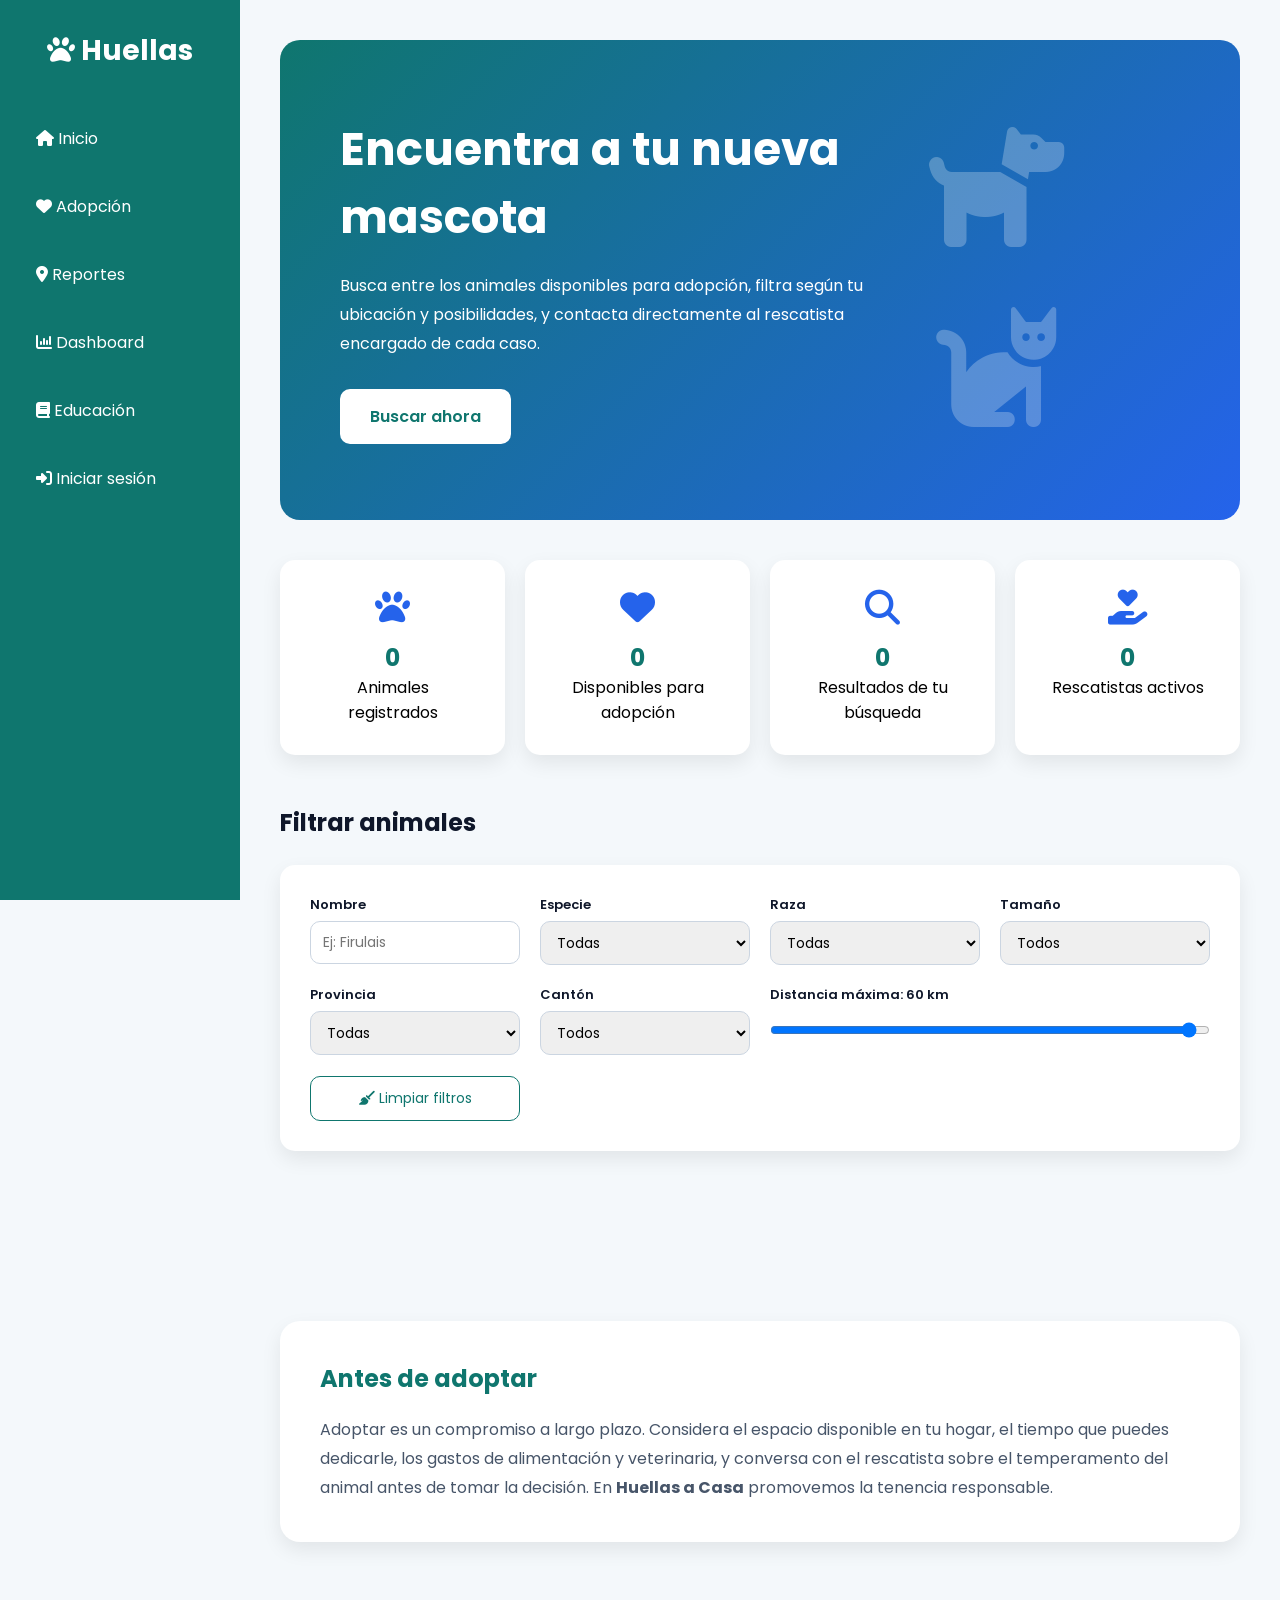
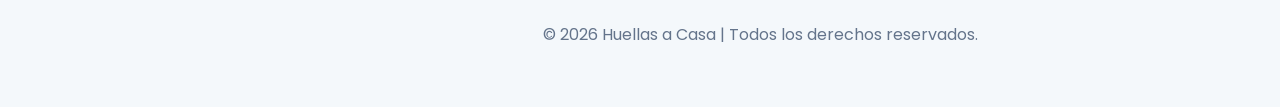
==== commit 71a63991: "creacion de login, registro y otros cambios - se hizo la logica y el diseño del login -se hizo la lo" ====
--- a/adopcion.html
+++ b/adopcion.html
@@ -1,1073 +1,282 @@
 <!DOCTYPE html>
 <html lang="es">
-
 <head>
-
     <meta charset="UTF-8">
-
     <meta http-equiv="X-UA-Compatible" content="IE=edge">
-
     <meta name="viewport" content="width=device-width, initial-scale=1.0">
-
     <title>Adopción | Huellas a Casa</title>
-
     <link rel="preconnect" href="https://fonts.googleapis.com">
-
-    <link
-        href="https://fonts.googleapis.com/css2?family=Poppins:wght@400;500;600;700&display=swap"
-        rel="stylesheet"
-    >
-
-    <link
-        rel="stylesheet"
-        href="https://cdnjs.cloudflare.com/ajax/libs/font-awesome/6.5.1/css/all.min.css"
-    >
-
-    <link
-        rel="stylesheet"
-        href="css/estilos.css"
-    >
-
-    <link
-        rel="stylesheet"
-        href="css/adopcion.css"
-    >
-
+    <link href="https://fonts.googleapis.com/css2?family=Poppins:wght@400;500;600;700&display=swap" rel="stylesheet">
+    <link rel="stylesheet" href="https://cdnjs.cloudflare.com/ajax/libs/font-awesome/6.5.1/css/all.min.css">
+    <link rel="stylesheet" href="css/estilos.css">
+    <link rel="stylesheet" href="css/adopcion.css">
 </head>
-
-
 <body>
 
-
-    <!-- =========================================
-         SIDEBAR
-    ========================================== -->
-
     <aside class="sidebar">
 
-        <h2>
-
-            <i class="fa-solid fa-paw"></i>
-
-            Huellas
-
-        </h2>
-
+        <h2><i class="fa-solid fa-paw"></i> Huellas</h2>
 
         <ul>
-
-            <li>
-
-                <a href="index.html">
-
-                    <i class="fa-solid fa-house"></i>
-
-                    Inicio
-
-                </a>
-
-            </li>
-
-
-            <li>
-
-                <a
-                    class="activo"
-                    href="adopcion.html"
-                >
-
-                    <i class="fa-solid fa-heart"></i>
-
-                    Adopción
-
-                </a>
-
-            </li>
-
-
-            <li>
-
-                <a href="alerta.html">
-
-                    <i class="fa-solid fa-location-dot"></i>
-
-                    Reportes
-
-                </a>
-
-            </li>
-
-
-            <li>
-
-                <a href="dashboard.html">
-
-                    <i class="fa-solid fa-chart-column"></i>
-
-                    Dashboard
-
-                </a>
-
-            </li>
-
-
-            <li>
-
-                <a href="educacion.html">
-
-                    <i class="fa-solid fa-book"></i>
-
-                    Educación
-
-                </a>
-
-            </li>
-
+            <li><a href="index.html"><i class="fa-solid fa-house"></i> Inicio</a></li>
+            <li><a href="adopcion.html"><i class="fa-solid fa-heart"></i> Adopción</a></li>
+            <li><a href="alerta.html"><i class="fa-solid fa-location-dot"></i> Reportes</a></li>
+            <li><a href="dashboard.html"><i class="fa-solid fa-chart-column"></i> Dashboard</a></li>
+            <li><a href="educacion.html"><i class="fa-solid fa-book"></i> Educación</a></li>
+            <li><a href="login.html"><i class="fa-solid fa-right-to-bracket"></i> Iniciar sesión</a></li>
         </ul>
 
     </aside>
 
-
-    <!-- =========================================
-         CONTENIDO
-    ========================================== -->
-
-    <main class="contenido">
-
-
-        <!-- =====================================
-             HERO
-        ====================================== -->
-
-        <section class="hero">
-
+    <div class="contenido">
+
+        <div class="hero">
             <div>
-
-                <h1>
-                    Encuentra a tu nueva mascota
-                </h1>
-
-                <p>
-                    Busca entre los animales disponibles para adopción,
-                    conoce su información y envía una solicitud
-                    directamente desde Huellas a Casa.
-                </p>
-
-                <a
-                    href="#panelFiltros"
-                    class="btn-principal"
-                >
-
-                    Buscar ahora
-
-                </a>
-
-            </div>
-
-
+                <h1>Encuentra a tu nueva mascota</h1>
+                <p>Busca entre los animales disponibles para adopción, filtra según tu ubicación y posibilidades, y contacta directamente al rescatista encargado de cada caso.</p>
+                <a href="#panelFiltros" class="btn-principal">Buscar ahora</a>
+            </div>
             <div class="hero-icono">
-
                 <i class="fa-solid fa-dog"></i>
-
                 <i class="fa-solid fa-cat"></i>
-
-            </div>
+            </div>
+        </div>
+
+        <div class="estadisticas">
+            <div class="stat-card">
+                <i class="fa-solid fa-paw"></i>
+                <h2 id="statTotal">0</h2>
+                <p>Animales registrados</p>
+            </div>
+            <div class="stat-card">
+                <i class="fa-solid fa-heart"></i>
+                <h2 id="statDisponibles">0</h2>
+                <p>Disponibles para adopción</p>
+            </div>
+            <div class="stat-card">
+                <i class="fa-solid fa-magnifying-glass"></i>
+                <h2 id="statResultados">0</h2>
+                <p>Resultados de tu búsqueda</p>
+            </div>
+            <div class="stat-card">
+                <i class="fa-solid fa-hand-holding-heart"></i>
+                <h2 id="statRescatistas">0</h2>
+                <p>Rescatistas activos</p>
+            </div>
+        </div>
+
+        <section id="vistaBusqueda" class="vista">
+
+            <h2 class="titulo">Filtrar animales</h2>
+
+            <div class="panelFiltros" id="panelFiltros">
+
+                <div class="filtrosGrid">
+
+                    <div class="campoFiltro">
+                        <label for="filtroNombre">Nombre</label>
+                        <input type="text" id="filtroNombre" placeholder="Ej: Firulais">
+                    </div>
+
+                    <div class="campoFiltro">
+                        <label for="filtroEspecie">Especie</label>
+                        <select id="filtroEspecie">
+                            <option value="Todas">Todas</option>
+                            <option value="Perro">Perro</option>
+                            <option value="Gato">Gato</option>
+                        </select>
+                    </div>
+
+                    <div class="campoFiltro">
+                        <label for="filtroRaza">Raza</label>
+                        <select id="filtroRaza">
+                            <option value="Todas">Todas</option>
+                        </select>
+                    </div>
+
+                    <div class="campoFiltro">
+                        <label for="filtroTamano">Tamaño</label>
+                        <select id="filtroTamano">
+                            <option value="Todos">Todos</option>
+                            <option value="Pequeño">Pequeño</option>
+                            <option value="Mediano">Mediano</option>
+                            <option value="Grande">Grande</option>
+                        </select>
+                    </div>
+
+                    <div class="campoFiltro">
+                        <label for="filtroProvincia">Provincia</label>
+                        <select id="filtroProvincia">
+                            <option value="Todas">Todas</option>
+                        </select>
+                    </div>
+
+                    <div class="campoFiltro">
+                        <label for="filtroCanton">Cantón</label>
+                        <select id="filtroCanton">
+                            <option value="Todos">Todos</option>
+                        </select>
+                    </div>
+
+                    <div class="campoFiltro campoAncho">
+                        <label for="filtroDistancia">Distancia máxima: <span id="filtroDistanciaValor">60 km</span></label>
+                        <input type="range" id="filtroDistancia" min="5" max="60" step="5" value="60">
+                    </div>
+
+                    <div class="campoFiltro campoBoton">
+                        <button type="button" id="btnLimpiar"><i class="fa-solid fa-broom"></i> Limpiar filtros</button>
+                    </div>
+
+                </div>
+
+            </div>
+
+            <p id="resultadoConteo"></p>
+
+            <div id="contenedorAnimales" class="cards"></div>
+
+            <p id="sinResultados" class="sinResultados"></p>
 
         </section>
 
-
-        <!-- =====================================
-             ESTADÍSTICAS
-        ====================================== -->
-
-        <section class="estadisticas">
-
-
-            <div class="stat-card">
-
-                <i class="fa-solid fa-paw"></i>
-
-                <h2 id="statTotal">
-                    0
-                </h2>
-
-                <p>
-                    Animales registrados
-                </p>
-
-            </div>
-
-
-            <div class="stat-card">
-
-                <i class="fa-solid fa-heart"></i>
-
-                <h2 id="statDisponibles">
-                    0
-                </h2>
-
-                <p>
-                    Disponibles para adopción
-                </p>
-
-            </div>
-
-
-            <div class="stat-card">
-
-                <i class="fa-solid fa-magnifying-glass"></i>
-
-                <h2 id="statResultados">
-                    0
-                </h2>
-
-                <p>
-                    Resultados de búsqueda
-                </p>
-
-            </div>
-
-
-            <div class="stat-card">
-
-                <i class="fa-solid fa-hand-holding-heart"></i>
-
-                <h2 id="statRescatistas">
-                    0
-                </h2>
-
-                <p>
-                    Responsables activos
-                </p>
-
-            </div>
-
+        <section id="vistaPerfil" class="vista oculto">
+
+            <button type="button" class="btnVolver" id="btnVolverBusqueda"><i class="fa-solid fa-arrow-left"></i> Volver a la búsqueda</button>
+
+            <div class="tarjetaPerfil">
+
+                <img class="perfilImagen" id="perfilFoto" src="" alt="Foto del animal">
+
+                <div class="perfilDatos">
+                    <h2 id="perfilNombre"></h2>
+                    <span class="estadoBadge" id="perfilEstado"></span>
+
+                    <p id="perfilEspecieRaza"></p>
+
+                    <ul class="listaDatos">
+                        <li><strong>Edad:</strong> <span id="perfilEdad"></span></li>
+                        <li><strong>Sexo:</strong> <span id="perfilSexo"></span></li>
+                        <li><strong>Tamaño:</strong> <span id="perfilTamano"></span></li>
+                        <li><strong>Ubicación:</strong> <span id="perfilUbicacion"></span></li>
+                        <li><strong>Distancia:</strong> <span id="perfilDistancia"></span></li>
+                        <li><strong>Vacunado:</strong> <span id="perfilVacunado"></span></li>
+                        <li><strong>Esterilizado:</strong> <span id="perfilEsterilizado"></span></li>
+                    </ul>
+
+                    <h3>Sobre mí</h3>
+                    <p id="perfilDescripcion"></p>
+
+                    <button type="button" id="btnSolicitarAdopcion"><i class="fa-solid fa-paper-plane"></i> Solicitar adopción</button>
+                </div>
+
+            </div>
+
+            <div class="tarjetaRescatista">
+                <h3><i class="fa-solid fa-hand-holding-heart"></i> Rescatista a cargo</h3>
+                <p><strong id="rescatistaNombre"></strong> — <span id="rescatistaOrg"></span></p>
+                <p><i class="fa-solid fa-location-dot"></i> <span id="rescatistaUbicacion"></span></p>
+                <p><i class="fa-solid fa-phone"></i> <span id="rescatistaTelefono"></span> &nbsp;|&nbsp; <i class="fa-solid fa-envelope"></i> <span id="rescatistaCorreo"></span></p>
+
+                <details>
+                    <summary>Ver perfil completo del rescatista</summary>
+                    <p id="rescatistaDescripcion"></p>
+                    <p id="rescatistaOtrosAnimales"></p>
+                </details>
+            </div>
 
         </section>
 
-
-        <!-- =====================================
-             VISTA BÚSQUEDA
-        ====================================== -->
-
-        <section
-            id="vistaBusqueda"
-            class="vista"
-        >
-
-
-            <h2 class="titulo">
-
-                Filtrar animales
-
-            </h2>
-
-
-            <div
-                class="panelFiltros"
-                id="panelFiltros"
-            >
-
-
-                <div class="filtrosGrid">
-
-
-                    <!-- NOMBRE -->
-
-                    <div class="campoFiltro">
-
-                        <label for="filtroNombre">
-
-                            Nombre
-
-                        </label>
-
-
-                        <input
-                            type="text"
-                            id="filtroNombre"
-                            placeholder="Ej. Liz"
-                        >
-
-                    </div>
-
-
-                    <!-- ESPECIE -->
-
-                    <div class="campoFiltro">
-
-                        <label for="filtroEspecie">
-
-                            Especie
-
-                        </label>
-
-
-                        <select id="filtroEspecie">
-
-                            <option value="Todas">
-
-                                Todas
-
-                            </option>
-
-
-                            <option value="Perro">
-
-                                Perro
-
-                            </option>
-
-
-                            <option value="Gato">
-
-                                Gato
-
-                            </option>
-
-
-                            <option value="Otro">
-
-                                Otro
-
-                            </option>
-
-                        </select>
-
-                    </div>
-
-
-                    <!-- RAZA -->
-
-                    <div class="campoFiltro">
-
-                        <label for="filtroRaza">
-
-                            Raza
-
-                        </label>
-
-
-                        <select id="filtroRaza">
-
-                            <option value="Todas">
-
-                                Todas
-
-                            </option>
-
-                        </select>
-
-                    </div>
-
-
-                    <!-- TAMAÑO -->
-
-                    <div class="campoFiltro">
-
-                        <label for="filtroTamano">
-
-                            Tamaño
-
-                        </label>
-
-
-                        <select id="filtroTamano">
-
-                            <option value="Todos">
-
-                                Todos
-
-                            </option>
-
-
-                            <option value="Pequeño">
-
-                                Pequeño
-
-                            </option>
-
-
-                            <option value="Mediano">
-
-                                Mediano
-
-                            </option>
-
-
-                            <option value="Grande">
-
-                                Grande
-
-                            </option>
-
-                        </select>
-
-                    </div>
-
-
-                    <!-- LIMPIAR -->
-
-                    <div class="campoFiltro campoBoton">
-
-                        <button
-                            type="button"
-                            id="btnLimpiar"
-                        >
-
-                            <i class="fa-solid fa-broom"></i>
-
-                            Limpiar filtros
-
-                        </button>
-
-                    </div>
-
-
-                </div>
-
-            </div>
-
-
-            <p id="resultadoConteo">
-            </p>
-
-
-            <div
-                id="contenedorAnimales"
-                class="cards"
-            >
-            </div>
-
-
-            <p
-                id="sinResultados"
-                class="sinResultados"
-            >
-            </p>
-
+        <section id="vistaSolicitud" class="vista oculto">
+
+            <button type="button" class="btnVolver" id="btnVolverPerfil"><i class="fa-solid fa-arrow-left"></i> Volver al perfil</button>
+
+            <div class="panelSolicitud">
+                <h2 class="titulo">Solicitud de adopción para <span id="solicitudAnimalNombre"></span></h2>
+
+                <form id="formularioSolicitud">
+
+                    <div class="campoFormulario">
+                        <label for="solNombre">Nombre completo</label>
+                        <input type="text" id="solNombre">
+                        <span class="errorCampo" id="errorSolNombre"></span>
+                    </div>
+
+                    <div class="campoFormulario">
+                        <label for="solCedula">Cédula</label>
+                        <input type="text" id="solCedula" maxlength="9" placeholder="9 dígitos">
+                        <span class="errorCampo" id="errorSolCedula"></span>
+                    </div>
+
+                    <div class="campoFormulario">
+                        <label for="solTelefono">Teléfono</label>
+                        <input type="text" id="solTelefono" maxlength="8" placeholder="8 dígitos">
+                        <span class="errorCampo" id="errorSolTelefono"></span>
+                    </div>
+
+                    <div class="campoFormulario">
+                        <label for="solCorreo">Correo electrónico</label>
+                        <input type="email" id="solCorreo">
+                        <span class="errorCampo" id="errorSolCorreo"></span>
+                    </div>
+
+                    <div class="campoFormulario">
+                        <label for="solDireccion">Dirección exacta</label>
+                        <textarea id="solDireccion"></textarea>
+                        <span class="errorCampo" id="errorSolDireccion"></span>
+                    </div>
+
+                    <div class="campoFormulario">
+                        <label for="solVivienda">Tipo de vivienda</label>
+                        <select id="solVivienda">
+                            <option value="">Seleccione</option>
+                            <option>Casa</option>
+                            <option>Apartamento</option>
+                            <option>Finca</option>
+                        </select>
+                        <span class="errorCampo" id="errorSolVivienda"></span>
+                    </div>
+
+                    <div class="campoFormulario">
+                        <label for="solMotivo">¿Por qué quiere adoptar a esta mascota?</label>
+                        <textarea id="solMotivo"></textarea>
+                        <span class="errorCampo" id="errorSolMotivo"></span>
+                    </div>
+
+                    <div class="campoCheckbox">
+                        <label><input type="checkbox" id="solOtrasMascotas"> Actualmente tengo otras mascotas</label>
+                    </div>
+
+                    <div class="campoCheckbox">
+                        <label><input type="checkbox" id="solVisita"> Acepto una visita domiciliaria previa a la adopción</label>
+                        <span class="errorCampo" id="errorSolVisita"></span>
+                    </div>
+
+                    <button type="button" id="btnEnviarSolicitud" disabled><i class="fa-solid fa-paper-plane"></i> Enviar solicitud</button>
+
+                    <div id="mensajeSolicitud"></div>
+
+                </form>
+
+            </div>
+
+            <div class="misSolicitudes">
+                <h2 class="titulo">Mis solicitudes enviadas</h2>
+                <div id="contenedorSolicitudes"></div>
+            </div>
 
         </section>
 
-
-        <!-- =====================================
-             VISTA PERFIL
-        ====================================== -->
-
-        <section
-            id="vistaPerfil"
-            class="vista oculto"
-        >
-
-
-            <button
-                type="button"
-                class="btnVolver"
-                id="btnVolverBusqueda"
-            >
-
-                <i class="fa-solid fa-arrow-left"></i>
-
-                Volver a la búsqueda
-
-            </button>
-
-
-            <div class="tarjetaPerfil">
-
-
-                <img
-                    class="perfilImagen"
-                    id="perfilFoto"
-                    src=""
-                    alt="Foto del animal"
-                >
-
-
-                <div class="perfilDatos">
-
-
-                    <h2 id="perfilNombre">
-                    </h2>
-
-
-                    <span
-                        class="estadoBadge"
-                        id="perfilEstado"
-                    >
-                    </span>
-
-
-                    <p id="perfilEspecieRaza">
-                    </p>
-
-
-                    <ul class="listaDatos">
-
-
-                        <li>
-
-                            <strong>
-                                Edad:
-                            </strong>
-
-                            <span id="perfilEdad">
-                            </span>
-
-                        </li>
-
-
-                        <li>
-
-                            <strong>
-                                Sexo:
-                            </strong>
-
-                            <span id="perfilSexo">
-                            </span>
-
-                        </li>
-
-
-                        <li>
-
-                            <strong>
-                                Tamaño:
-                            </strong>
-
-                            <span id="perfilTamano">
-                            </span>
-
-                        </li>
-
-
-                        <li>
-
-                            <strong>
-                                Ubicación:
-                            </strong>
-
-                            <span id="perfilUbicacion">
-                            </span>
-
-                        </li>
-
-
-                        <li>
-
-                            <strong>
-                                Vacunas:
-                            </strong>
-
-                            <span id="perfilVacunado">
-                            </span>
-
-                        </li>
-
-
-                        <li>
-
-                            <strong>
-                                Estado de salud:
-                            </strong>
-
-                            <span id="perfilEstadoSalud">
-                            </span>
-
-                        </li>
-
-
-                    </ul>
-
-
-                    <h3>
-
-                        Sobre mí
-
-                    </h3>
-
-
-                    <p id="perfilDescripcion">
-                    </p>
-
-
-                    <button
-                        type="button"
-                        id="btnSolicitarAdopcion"
-                    >
-
-                        <i class="fa-solid fa-paper-plane"></i>
-
-                        Solicitar adopción
-
-                    </button>
-
-
-                </div>
-
-
-            </div>
-
-
-            <!-- RESPONSABLE -->
-
-            <div class="tarjetaRescatista">
-
-
-                <h3>
-
-                    <i class="fa-solid fa-hand-holding-heart"></i>
-
-                    Responsable de la mascota
-
-                </h3>
-
-
-                <p>
-
-                    <strong id="rescatistaNombre">
-                    </strong>
-
-                    —
-
-                    <span id="rescatistaOrg">
-                    </span>
-
-                </p>
-
-
-                <p>
-
-                    <i class="fa-solid fa-location-dot"></i>
-
-                    <span id="rescatistaUbicacion">
-                    </span>
-
-                </p>
-
-
-                <p>
-
-                    <i class="fa-solid fa-phone"></i>
-
-                    <span id="rescatistaTelefono">
-                    </span>
-
-                    &nbsp;|&nbsp;
-
-                    <i class="fa-solid fa-envelope"></i>
-
-                    <span id="rescatistaCorreo">
-                    </span>
-
-                </p>
-
-
-                <details>
-
-                    <summary>
-
-                        Ver información del responsable
-
-                    </summary>
-
-
-                    <p id="rescatistaDescripcion">
-                    </p>
-
-
-                    <p id="rescatistaOtrosAnimales">
-                    </p>
-
-                </details>
-
-
-            </div>
-
-
-        </section>
-
-
-        <!-- =====================================
-             VISTA SOLICITUD
-        ====================================== -->
-
-        <section
-            id="vistaSolicitud"
-            class="vista oculto"
-        >
-
-
-            <button
-                type="button"
-                class="btnVolver"
-                id="btnVolverPerfil"
-            >
-
-                <i class="fa-solid fa-arrow-left"></i>
-
-                Volver al perfil
-
-            </button>
-
-
-            <div class="panelSolicitud">
-
-
-                <h2 class="titulo">
-
-                    Solicitud de adopción para
-
-                    <span id="solicitudAnimalNombre">
-                    </span>
-
-                </h2>
-
-
-                <form id="formularioSolicitud">
-
-
-                    <!-- NOMBRE -->
-
-                    <div class="campoFormulario">
-
-                        <label for="solNombre">
-
-                            Nombre completo
-
-                        </label>
-
-
-                        <input
-                            type="text"
-                            id="solNombre"
-                        >
-
-
-                        <span
-                            class="errorCampo"
-                            id="errorSolNombre"
-                        >
-                        </span>
-
-                    </div>
-
-
-                    <!-- CÉDULA -->
-
-                    <div class="campoFormulario">
-
-                        <label for="solCedula">
-
-                            Cédula
-
-                        </label>
-
-
-                        <input
-                            type="text"
-                            id="solCedula"
-                            maxlength="9"
-                            placeholder="9 dígitos"
-                        >
-
-
-                        <span
-                            class="errorCampo"
-                            id="errorSolCedula"
-                        >
-                        </span>
-
-                    </div>
-
-
-                    <!-- TELÉFONO -->
-
-                    <div class="campoFormulario">
-
-                        <label for="solTelefono">
-
-                            Teléfono
-
-                        </label>
-
-
-                        <input
-                            type="text"
-                            id="solTelefono"
-                            maxlength="8"
-                            placeholder="8 dígitos"
-                        >
-
-
-                        <span
-                            class="errorCampo"
-                            id="errorSolTelefono"
-                        >
-                        </span>
-
-                    </div>
-
-
-                    <!-- CORREO -->
-
-                    <div class="campoFormulario">
-
-                        <label for="solCorreo">
-
-                            Correo electrónico
-
-                        </label>
-
-
-                        <input
-                            type="email"
-                            id="solCorreo"
-                        >
-
-
-                        <span
-                            class="errorCampo"
-                            id="errorSolCorreo"
-                        >
-                        </span>
-
-                    </div>
-
-
-                    <!-- DIRECCIÓN -->
-
-                    <div class="campoFormulario">
-
-                        <label for="solDireccion">
-
-                            Dirección exacta
-
-                        </label>
-
-
-                        <textarea
-                            id="solDireccion"
-                        ></textarea>
-
-
-                        <span
-                            class="errorCampo"
-                            id="errorSolDireccion"
-                        >
-                        </span>
-
-                    </div>
-
-
-                    <!-- VIVIENDA -->
-
-                    <div class="campoFormulario">
-
-                        <label for="solVivienda">
-
-                            Tipo de vivienda
-
-                        </label>
-
-
-                        <select id="solVivienda">
-
-                            <option value="">
-
-                                Seleccione
-
-                            </option>
-
-
-                            <option value="Casa">
-
-                                Casa
-
-                            </option>
-
-
-                            <option value="Apartamento">
-
-                                Apartamento
-
-                            </option>
-
-
-                            <option value="Finca">
-
-                                Finca
-
-                            </option>
-
-                        </select>
-
-
-                        <span
-                            class="errorCampo"
-                            id="errorSolVivienda"
-                        >
-                        </span>
-
-                    </div>
-
-
-                    <!-- MOTIVO -->
-
-                    <div class="campoFormulario">
-
-                        <label for="solMotivo">
-
-                            ¿Por qué quiere adoptar a esta mascota?
-
-                        </label>
-
-
-                        <textarea
-                            id="solMotivo"
-                        ></textarea>
-
-
-                        <span
-                            class="errorCampo"
-                            id="errorSolMotivo"
-                        >
-                        </span>
-
-                    </div>
-
-
-                    <!-- OTRAS MASCOTAS -->
-
-                    <div class="campoCheckbox">
-
-                        <label>
-
-                            <input
-                                type="checkbox"
-                                id="solOtrasMascotas"
-                            >
-
-                            Actualmente tengo otras mascotas
-
-                        </label>
-
-                    </div>
-
-
-                    <!-- VISITA -->
-
-                    <div class="campoCheckbox">
-
-                        <label>
-
-                            <input
-                                type="checkbox"
-                                id="solVisita"
-                            >
-
-                            Acepto una visita domiciliaria previa a la adopción
-
-                        </label>
-
-
-                        <span
-                            class="errorCampo"
-                            id="errorSolVisita"
-                        >
-                        </span>
-
-                    </div>
-
-
-                    <!-- BOTÓN -->
-
-                    <button
-                        type="button"
-                        id="btnEnviarSolicitud"
-                        disabled
-                    >
-
-                        <i class="fa-solid fa-paper-plane"></i>
-
-                        Enviar solicitud
-
-                    </button>
-
-
-                    <div id="mensajeSolicitud">
-                    </div>
-
-
-                </form>
-
-
-            </div>
-
-
-            <!-- MIS SOLICITUDES -->
-
-            <div class="misSolicitudes">
-
-
-                <h2 class="titulo">
-
-                    Mis solicitudes enviadas
-
-                </h2>
-
-
-                <div id="contenedorSolicitudes">
-                </div>
-
-
-            </div>
-
-
-        </section>
-
-
-        <!-- =====================================
-             INFORMACIÓN
-        ====================================== -->
-
-        <section class="objetivo">
-
-            <h2>
-
-                Antes de adoptar
-
-            </h2>
-
-
-            <p>
-
-                Adoptar es un compromiso a largo plazo.
-                Considera el espacio disponible en tu hogar,
-                el tiempo que puedes dedicarle y los gastos
-                de alimentación y veterinaria.
-
-                En <strong>Huellas a Casa</strong>
-                promovemos la tenencia responsable.
-
-            </p>
-
-        </section>
-
-
-        <footer>
-
-            © 2026 Huellas a Casa | Todos los derechos reservados.
-
-        </footer>
-
-
-    </main>
-
-
-    <script src="js/adopcion.js"></script>
-
+        <div class="objetivo">
+            <h2>Antes de adoptar</h2>
+            <p>Adoptar es un compromiso a largo plazo. Considera el espacio disponible en tu hogar, el tiempo que puedes dedicarle, los gastos de alimentación y veterinaria, y conversa con el rescatista sobre el temperamento del animal antes de tomar la decisión. En <strong>Huellas a Casa</strong> promovemos la tenencia responsable.</p>
+        </div>
+
+        <footer>© 2026 Huellas a Casa | Todos los derechos reservados.</footer>
+
+    </div>
+
+<script src="js/adopcion.js"></script>
+<script src="js/session-ui.js"></script>
 
 </body>
-
-</html>+</html>
--- a/css/estilos.css
+++ b/css/estilos.css
@@ -323,4 +323,61 @@
     background:red !important;
 }
 
-}+}
+
+/* =========================================
+   BLOQUE DE USUARIO (auth-guard.js)
+   ========================================= */
+
+.auth-usuario {
+
+    position: absolute;
+    bottom: 30px;
+    left: 20px;
+    right: 20px;
+    padding-top: 16px;
+    border-top: 1px solid rgba(255, 255, 255, 0.2);
+
+}
+
+.auth-usuario-info {
+
+    display: flex;
+    align-items: center;
+    gap: 8px;
+    color: white;
+    font-size: 14px;
+    margin-bottom: 10px;
+
+}
+
+.auth-usuario-info i {
+
+    font-size: 20px;
+
+}
+
+.auth-usuario-salir {
+
+    width: 100%;
+    display: flex;
+    align-items: center;
+    justify-content: center;
+    gap: 6px;
+    background: rgba(255, 255, 255, 0.15);
+    color: white;
+    border: none;
+    padding: 10px;
+    border-radius: 8px;
+    cursor: pointer;
+    font-family: 'Poppins', sans-serif;
+    font-size: 13px;
+    transition: .2s;
+
+}
+
+.auth-usuario-salir:hover {
+
+    background: rgba(255, 255, 255, 0.3);
+
+}
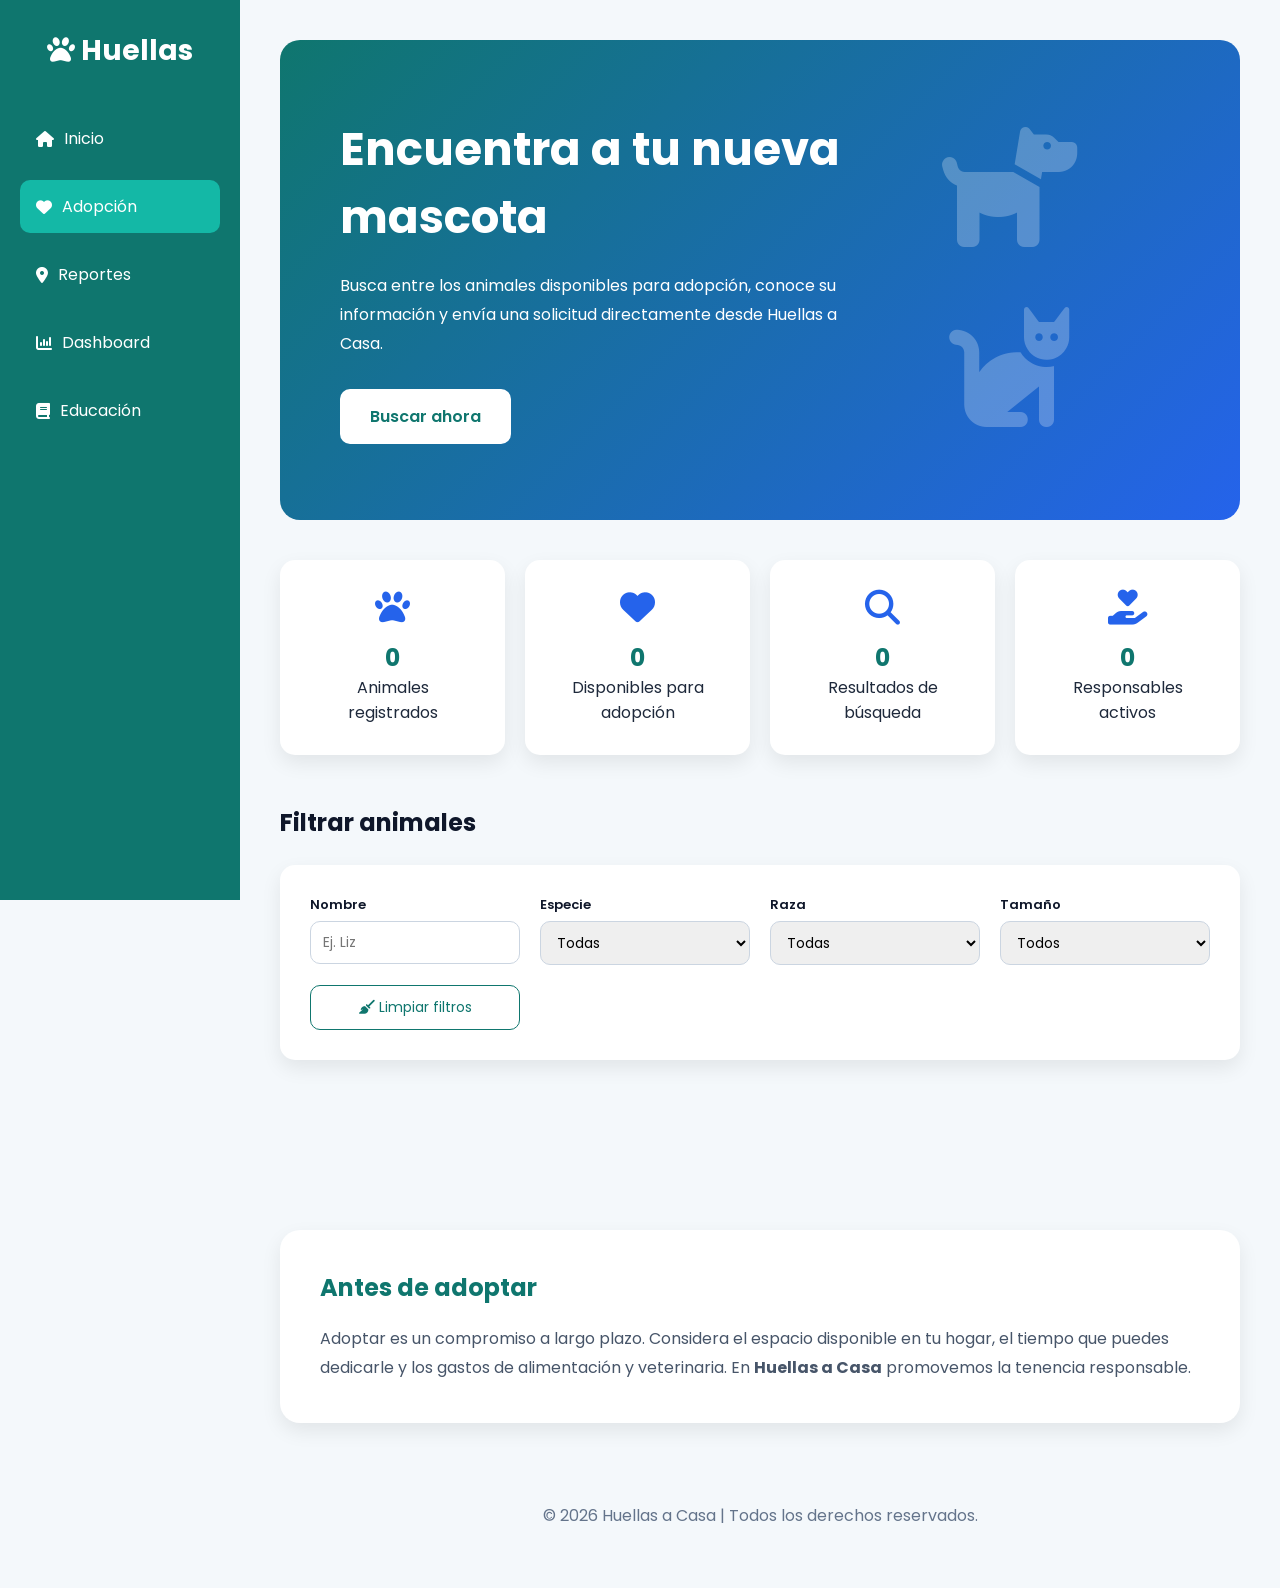
==== commit 87da4f5c: "Merge branch 'main' into educacion" ====
--- a/adopcion.html
+++ b/adopcion.html
@@ -1,282 +1,1075 @@
 <!DOCTYPE html>
 <html lang="es">
+
 <head>
+
     <meta charset="UTF-8">
+
     <meta http-equiv="X-UA-Compatible" content="IE=edge">
+
     <meta name="viewport" content="width=device-width, initial-scale=1.0">
+
     <title>Adopción | Huellas a Casa</title>
+
     <link rel="preconnect" href="https://fonts.googleapis.com">
-    <link href="https://fonts.googleapis.com/css2?family=Poppins:wght@400;500;600;700&display=swap" rel="stylesheet">
-    <link rel="stylesheet" href="https://cdnjs.cloudflare.com/ajax/libs/font-awesome/6.5.1/css/all.min.css">
-    <link rel="stylesheet" href="css/estilos.css">
-    <link rel="stylesheet" href="css/adopcion.css">
+
+    <link
+        href="https://fonts.googleapis.com/css2?family=Poppins:wght@400;500;600;700&display=swap"
+        rel="stylesheet"
+    >
+
+    <link
+        rel="stylesheet"
+        href="https://cdnjs.cloudflare.com/ajax/libs/font-awesome/6.5.1/css/all.min.css"
+    >
+
+    <link
+        rel="stylesheet"
+        href="css/estilos.css"
+    >
+
+    <link
+        rel="stylesheet"
+        href="css/adopcion.css"
+    >
+
 </head>
+
+
 <body>
 
+
+    <!-- =========================================
+         SIDEBAR
+    ========================================== -->
+
     <aside class="sidebar">
 
-        <h2><i class="fa-solid fa-paw"></i> Huellas</h2>
+        <h2>
+
+            <i class="fa-solid fa-paw"></i>
+
+            Huellas
+
+        </h2>
+
 
         <ul>
-            <li><a href="index.html"><i class="fa-solid fa-house"></i> Inicio</a></li>
-            <li><a href="adopcion.html"><i class="fa-solid fa-heart"></i> Adopción</a></li>
-            <li><a href="alerta.html"><i class="fa-solid fa-location-dot"></i> Reportes</a></li>
-            <li><a href="dashboard.html"><i class="fa-solid fa-chart-column"></i> Dashboard</a></li>
-            <li><a href="educacion.html"><i class="fa-solid fa-book"></i> Educación</a></li>
-            <li><a href="login.html"><i class="fa-solid fa-right-to-bracket"></i> Iniciar sesión</a></li>
+
+            <li>
+
+                <a href="index.html">
+
+                    <i class="fa-solid fa-house"></i>
+
+                    Inicio
+
+                </a>
+
+            </li>
+
+
+            <li>
+
+                <a
+                    class="activo"
+                    href="adopcion.html"
+                >
+
+                    <i class="fa-solid fa-heart"></i>
+
+                    Adopción
+
+                </a>
+
+            </li>
+
+
+            <li>
+
+                <a href="alerta.html">
+
+                    <i class="fa-solid fa-location-dot"></i>
+
+                    Reportes
+
+                </a>
+
+            </li>
+
+
+            <li>
+
+                <a href="dashboard.html">
+
+                    <i class="fa-solid fa-chart-column"></i>
+
+                    Dashboard
+
+                </a>
+
+            </li>
+
+
+            <li>
+
+                <a href="educacion.html">
+
+                    <i class="fa-solid fa-book"></i>
+
+                    Educación
+
+                </a>
+
+            </li>
+
         </ul>
 
     </aside>
 
-    <div class="contenido">
-
-        <div class="hero">
+
+    <!-- =========================================
+         CONTENIDO
+    ========================================== -->
+
+    <main class="contenido">
+
+
+        <!-- =====================================
+             HERO
+        ====================================== -->
+
+        <section class="hero">
+
             <div>
-                <h1>Encuentra a tu nueva mascota</h1>
-                <p>Busca entre los animales disponibles para adopción, filtra según tu ubicación y posibilidades, y contacta directamente al rescatista encargado de cada caso.</p>
-                <a href="#panelFiltros" class="btn-principal">Buscar ahora</a>
-            </div>
+
+                <h1>
+                    Encuentra a tu nueva mascota
+                </h1>
+
+                <p>
+                    Busca entre los animales disponibles para adopción,
+                    conoce su información y envía una solicitud
+                    directamente desde Huellas a Casa.
+                </p>
+
+                <a
+                    href="#panelFiltros"
+                    class="btn-principal"
+                >
+
+                    Buscar ahora
+
+                </a>
+
+            </div>
+
+
             <div class="hero-icono">
+
                 <i class="fa-solid fa-dog"></i>
+
                 <i class="fa-solid fa-cat"></i>
-            </div>
-        </div>
-
-        <div class="estadisticas">
+
+            </div>
+
+        </section>
+
+
+        <!-- =====================================
+             ESTADÍSTICAS
+        ====================================== -->
+
+        <section class="estadisticas">
+
+
             <div class="stat-card">
+
                 <i class="fa-solid fa-paw"></i>
-                <h2 id="statTotal">0</h2>
-                <p>Animales registrados</p>
-            </div>
+
+                <h2 id="statTotal">
+                    0
+                </h2>
+
+                <p>
+                    Animales registrados
+                </p>
+
+            </div>
+
+
             <div class="stat-card">
+
                 <i class="fa-solid fa-heart"></i>
-                <h2 id="statDisponibles">0</h2>
-                <p>Disponibles para adopción</p>
-            </div>
+
+                <h2 id="statDisponibles">
+                    0
+                </h2>
+
+                <p>
+                    Disponibles para adopción
+                </p>
+
+            </div>
+
+
             <div class="stat-card">
+
                 <i class="fa-solid fa-magnifying-glass"></i>
-                <h2 id="statResultados">0</h2>
-                <p>Resultados de tu búsqueda</p>
-            </div>
+
+                <h2 id="statResultados">
+                    0
+                </h2>
+
+                <p>
+                    Resultados de búsqueda
+                </p>
+
+            </div>
+
+
             <div class="stat-card">
+
                 <i class="fa-solid fa-hand-holding-heart"></i>
-                <h2 id="statRescatistas">0</h2>
-                <p>Rescatistas activos</p>
-            </div>
-        </div>
-
-        <section id="vistaBusqueda" class="vista">
-
-            <h2 class="titulo">Filtrar animales</h2>
-
-            <div class="panelFiltros" id="panelFiltros">
+
+                <h2 id="statRescatistas">
+                    0
+                </h2>
+
+                <p>
+                    Responsables activos
+                </p>
+
+            </div>
+
+
+        </section>
+
+
+        <!-- =====================================
+             VISTA BÚSQUEDA
+        ====================================== -->
+
+        <section
+            id="vistaBusqueda"
+            class="vista"
+        >
+
+
+            <h2 class="titulo">
+
+                Filtrar animales
+
+            </h2>
+
+
+            <div
+                class="panelFiltros"
+                id="panelFiltros"
+            >
+
 
                 <div class="filtrosGrid">
 
+
+                    <!-- NOMBRE -->
+
                     <div class="campoFiltro">
-                        <label for="filtroNombre">Nombre</label>
-                        <input type="text" id="filtroNombre" placeholder="Ej: Firulais">
-                    </div>
+
+                        <label for="filtroNombre">
+
+                            Nombre
+
+                        </label>
+
+
+                        <input
+                            type="text"
+                            id="filtroNombre"
+                            placeholder="Ej. Liz"
+                        >
+
+                    </div>
+
+
+                    <!-- ESPECIE -->
 
                     <div class="campoFiltro">
-                        <label for="filtroEspecie">Especie</label>
+
+                        <label for="filtroEspecie">
+
+                            Especie
+
+                        </label>
+
+
                         <select id="filtroEspecie">
-                            <option value="Todas">Todas</option>
-                            <option value="Perro">Perro</option>
-                            <option value="Gato">Gato</option>
+
+                            <option value="Todas">
+
+                                Todas
+
+                            </option>
+
+
+                            <option value="Perro">
+
+                                Perro
+
+                            </option>
+
+
+                            <option value="Gato">
+
+                                Gato
+
+                            </option>
+
+
+                            <option value="Otro">
+
+                                Otro
+
+                            </option>
+
                         </select>
-                    </div>
+
+                    </div>
+
+
+                    <!-- RAZA -->
 
                     <div class="campoFiltro">
-                        <label for="filtroRaza">Raza</label>
+
+                        <label for="filtroRaza">
+
+                            Raza
+
+                        </label>
+
+
                         <select id="filtroRaza">
-                            <option value="Todas">Todas</option>
+
+                            <option value="Todas">
+
+                                Todas
+
+                            </option>
+
                         </select>
-                    </div>
+
+                    </div>
+
+
+                    <!-- TAMAÑO -->
 
                     <div class="campoFiltro">
-                        <label for="filtroTamano">Tamaño</label>
+
+                        <label for="filtroTamano">
+
+                            Tamaño
+
+                        </label>
+
+
                         <select id="filtroTamano">
-                            <option value="Todos">Todos</option>
-                            <option value="Pequeño">Pequeño</option>
-                            <option value="Mediano">Mediano</option>
-                            <option value="Grande">Grande</option>
+
+                            <option value="Todos">
+
+                                Todos
+
+                            </option>
+
+
+                            <option value="Pequeño">
+
+                                Pequeño
+
+                            </option>
+
+
+                            <option value="Mediano">
+
+                                Mediano
+
+                            </option>
+
+
+                            <option value="Grande">
+
+                                Grande
+
+                            </option>
+
                         </select>
-                    </div>
-
-                    <div class="campoFiltro">
-                        <label for="filtroProvincia">Provincia</label>
-                        <select id="filtroProvincia">
-                            <option value="Todas">Todas</option>
+
+                    </div>
+
+
+                    <!-- LIMPIAR -->
+
+                    <div class="campoFiltro campoBoton">
+
+                        <button
+                            type="button"
+                            id="btnLimpiar"
+                        >
+
+                            <i class="fa-solid fa-broom"></i>
+
+                            Limpiar filtros
+
+                        </button>
+
+                    </div>
+
+
+                </div>
+
+            </div>
+
+
+            <p id="resultadoConteo">
+            </p>
+
+
+            <div
+                id="contenedorAnimales"
+                class="cards"
+            >
+            </div>
+
+
+            <p
+                id="sinResultados"
+                class="sinResultados"
+            >
+            </p>
+
+
+        </section>
+
+
+        <!-- =====================================
+             VISTA PERFIL
+        ====================================== -->
+
+        <section
+            id="vistaPerfil"
+            class="vista oculto"
+        >
+
+
+            <button
+                type="button"
+                class="btnVolver"
+                id="btnVolverBusqueda"
+            >
+
+                <i class="fa-solid fa-arrow-left"></i>
+
+                Volver a la búsqueda
+
+            </button>
+
+
+            <div class="tarjetaPerfil">
+
+
+                <img
+                    class="perfilImagen"
+                    id="perfilFoto"
+                    src=""
+                    alt="Foto del animal"
+                >
+
+
+                <div class="perfilDatos">
+
+
+                    <h2 id="perfilNombre">
+                    </h2>
+
+
+                    <span
+                        class="estadoBadge"
+                        id="perfilEstado"
+                    >
+                    </span>
+
+
+                    <p id="perfilEspecieRaza">
+                    </p>
+
+
+                    <ul class="listaDatos">
+
+
+                        <li>
+
+                            <strong>
+                                Edad:
+                            </strong>
+
+                            <span id="perfilEdad">
+                            </span>
+
+                        </li>
+
+
+                        <li>
+
+                            <strong>
+                                Sexo:
+                            </strong>
+
+                            <span id="perfilSexo">
+                            </span>
+
+                        </li>
+
+
+                        <li>
+
+                            <strong>
+                                Tamaño:
+                            </strong>
+
+                            <span id="perfilTamano">
+                            </span>
+
+                        </li>
+
+
+                        <li>
+
+                            <strong>
+                                Ubicación:
+                            </strong>
+
+                            <span id="perfilUbicacion">
+                            </span>
+
+                        </li>
+
+
+                        <li>
+
+                            <strong>
+                                Vacunas:
+                            </strong>
+
+                            <span id="perfilVacunado">
+                            </span>
+
+                        </li>
+
+
+                        <li>
+
+                            <strong>
+                                Estado de salud:
+                            </strong>
+
+                            <span id="perfilEstadoSalud">
+                            </span>
+
+                        </li>
+
+
+                    </ul>
+
+
+                    <h3>
+
+                        Sobre mí
+
+                    </h3>
+
+
+                    <p id="perfilDescripcion">
+                    </p>
+
+
+                    <button
+                        type="button"
+                        id="btnSolicitarAdopcion"
+                    >
+
+                        <i class="fa-solid fa-paper-plane"></i>
+
+                        Solicitar adopción
+
+                    </button>
+
+
+                </div>
+
+
+            </div>
+
+
+            <!-- RESPONSABLE -->
+
+            <div class="tarjetaRescatista">
+
+
+                <h3>
+
+                    <i class="fa-solid fa-hand-holding-heart"></i>
+
+                    Responsable de la mascota
+
+                </h3>
+
+
+                <p>
+
+                    <strong id="rescatistaNombre">
+                    </strong>
+
+                    —
+
+                    <span id="rescatistaOrg">
+                    </span>
+
+                </p>
+
+
+                <p>
+
+                    <i class="fa-solid fa-location-dot"></i>
+
+                    <span id="rescatistaUbicacion">
+                    </span>
+
+                </p>
+
+
+                <p>
+
+                    <i class="fa-solid fa-phone"></i>
+
+                    <span id="rescatistaTelefono">
+                    </span>
+
+                    &nbsp;|&nbsp;
+
+                    <i class="fa-solid fa-envelope"></i>
+
+                    <span id="rescatistaCorreo">
+                    </span>
+
+                </p>
+
+
+                <details>
+
+                    <summary>
+
+                        Ver información del responsable
+
+                    </summary>
+
+
+                    <p id="rescatistaDescripcion">
+                    </p>
+
+
+                    <p id="rescatistaOtrosAnimales">
+                    </p>
+
+                </details>
+
+
+            </div>
+
+
+        </section>
+
+
+        <!-- =====================================
+             VISTA SOLICITUD
+        ====================================== -->
+
+        <section
+            id="vistaSolicitud"
+            class="vista oculto"
+        >
+
+
+            <button
+                type="button"
+                class="btnVolver"
+                id="btnVolverPerfil"
+            >
+
+                <i class="fa-solid fa-arrow-left"></i>
+
+                Volver al perfil
+
+            </button>
+
+
+            <div class="panelSolicitud">
+
+
+                <h2 class="titulo">
+
+                    Solicitud de adopción para
+
+                    <span id="solicitudAnimalNombre">
+                    </span>
+
+                </h2>
+
+
+                <form id="formularioSolicitud">
+
+
+                    <!-- NOMBRE -->
+
+                    <div class="campoFormulario">
+
+                        <label for="solNombre">
+
+                            Nombre completo
+
+                        </label>
+
+
+                        <input
+                            type="text"
+                            id="solNombre"
+                        >
+
+
+                        <span
+                            class="errorCampo"
+                            id="errorSolNombre"
+                        >
+                        </span>
+
+                    </div>
+
+
+                    <!-- CÉDULA -->
+
+                    <div class="campoFormulario">
+
+                        <label for="solCedula">
+
+                            Cédula
+
+                        </label>
+
+
+                        <input
+                            type="text"
+                            id="solCedula"
+                            maxlength="9"
+                            placeholder="9 dígitos"
+                        >
+
+
+                        <span
+                            class="errorCampo"
+                            id="errorSolCedula"
+                        >
+                        </span>
+
+                    </div>
+
+
+                    <!-- TELÉFONO -->
+
+                    <div class="campoFormulario">
+
+                        <label for="solTelefono">
+
+                            Teléfono
+
+                        </label>
+
+
+                        <input
+                            type="text"
+                            id="solTelefono"
+                            maxlength="8"
+                            placeholder="8 dígitos"
+                        >
+
+
+                        <span
+                            class="errorCampo"
+                            id="errorSolTelefono"
+                        >
+                        </span>
+
+                    </div>
+
+
+                    <!-- CORREO -->
+
+                    <div class="campoFormulario">
+
+                        <label for="solCorreo">
+
+                            Correo electrónico
+
+                        </label>
+
+
+                        <input
+                            type="email"
+                            id="solCorreo"
+                        >
+
+
+                        <span
+                            class="errorCampo"
+                            id="errorSolCorreo"
+                        >
+                        </span>
+
+                    </div>
+
+
+                    <!-- DIRECCIÓN -->
+
+                    <div class="campoFormulario">
+
+                        <label for="solDireccion">
+
+                            Dirección exacta
+
+                        </label>
+
+
+                        <textarea
+                            id="solDireccion"
+                        ></textarea>
+
+
+                        <span
+                            class="errorCampo"
+                            id="errorSolDireccion"
+                        >
+                        </span>
+
+                    </div>
+
+
+                    <!-- VIVIENDA -->
+
+                    <div class="campoFormulario">
+
+                        <label for="solVivienda">
+
+                            Tipo de vivienda
+
+                        </label>
+
+
+                        <select id="solVivienda">
+
+                            <option value="">
+
+                                Seleccione
+
+                            </option>
+
+
+                            <option value="Casa">
+
+                                Casa
+
+                            </option>
+
+
+                            <option value="Apartamento">
+
+                                Apartamento
+
+                            </option>
+
+
+                            <option value="Finca">
+
+                                Finca
+
+                            </option>
+
                         </select>
-                    </div>
-
-                    <div class="campoFiltro">
-                        <label for="filtroCanton">Cantón</label>
-                        <select id="filtroCanton">
-                            <option value="Todos">Todos</option>
-                        </select>
-                    </div>
-
-                    <div class="campoFiltro campoAncho">
-                        <label for="filtroDistancia">Distancia máxima: <span id="filtroDistanciaValor">60 km</span></label>
-                        <input type="range" id="filtroDistancia" min="5" max="60" step="5" value="60">
-                    </div>
-
-                    <div class="campoFiltro campoBoton">
-                        <button type="button" id="btnLimpiar"><i class="fa-solid fa-broom"></i> Limpiar filtros</button>
-                    </div>
-
+
+
+                        <span
+                            class="errorCampo"
+                            id="errorSolVivienda"
+                        >
+                        </span>
+
+                    </div>
+
+
+                    <!-- MOTIVO -->
+
+                    <div class="campoFormulario">
+
+                        <label for="solMotivo">
+
+                            ¿Por qué quiere adoptar a esta mascota?
+
+                        </label>
+
+
+                        <textarea
+                            id="solMotivo"
+                        ></textarea>
+
+
+                        <span
+                            class="errorCampo"
+                            id="errorSolMotivo"
+                        >
+                        </span>
+
+                    </div>
+
+
+                    <!-- OTRAS MASCOTAS -->
+
+                    <div class="campoCheckbox">
+
+                        <label>
+
+                            <input
+                                type="checkbox"
+                                id="solOtrasMascotas"
+                            >
+
+                            Actualmente tengo otras mascotas
+
+                        </label>
+
+                    </div>
+
+
+                    <!-- VISITA -->
+
+                    <div class="campoCheckbox">
+
+                        <label>
+
+                            <input
+                                type="checkbox"
+                                id="solVisita"
+                            >
+
+                            Acepto una visita domiciliaria previa a la adopción
+
+                        </label>
+
+
+                        <span
+                            class="errorCampo"
+                            id="errorSolVisita"
+                        >
+                        </span>
+
+                    </div>
+
+
+                    <!-- BOTÓN -->
+
+                    <button
+                        type="button"
+                        id="btnEnviarSolicitud"
+                        disabled
+                    >
+
+                        <i class="fa-solid fa-paper-plane"></i>
+
+                        Enviar solicitud
+
+                    </button>
+
+
+                    <div id="mensajeSolicitud">
+                    </div>
+
+
+                </form>
+
+
+            </div>
+
+
+            <!-- MIS SOLICITUDES -->
+
+            <div class="misSolicitudes">
+
+
+                <h2 class="titulo">
+
+                    Mis solicitudes enviadas
+
+                </h2>
+
+
+                <div id="contenedorSolicitudes">
                 </div>
 
-            </div>
-
-            <p id="resultadoConteo"></p>
-
-            <div id="contenedorAnimales" class="cards"></div>
-
-            <p id="sinResultados" class="sinResultados"></p>
+
+            </div>
+
 
         </section>
 
-        <section id="vistaPerfil" class="vista oculto">
-
-            <button type="button" class="btnVolver" id="btnVolverBusqueda"><i class="fa-solid fa-arrow-left"></i> Volver a la búsqueda</button>
-
-            <div class="tarjetaPerfil">
-
-                <img class="perfilImagen" id="perfilFoto" src="" alt="Foto del animal">
-
-                <div class="perfilDatos">
-                    <h2 id="perfilNombre"></h2>
-                    <span class="estadoBadge" id="perfilEstado"></span>
-
-                    <p id="perfilEspecieRaza"></p>
-
-                    <ul class="listaDatos">
-                        <li><strong>Edad:</strong> <span id="perfilEdad"></span></li>
-                        <li><strong>Sexo:</strong> <span id="perfilSexo"></span></li>
-                        <li><strong>Tamaño:</strong> <span id="perfilTamano"></span></li>
-                        <li><strong>Ubicación:</strong> <span id="perfilUbicacion"></span></li>
-                        <li><strong>Distancia:</strong> <span id="perfilDistancia"></span></li>
-                        <li><strong>Vacunado:</strong> <span id="perfilVacunado"></span></li>
-                        <li><strong>Esterilizado:</strong> <span id="perfilEsterilizado"></span></li>
-                    </ul>
-
-                    <h3>Sobre mí</h3>
-                    <p id="perfilDescripcion"></p>
-
-                    <button type="button" id="btnSolicitarAdopcion"><i class="fa-solid fa-paper-plane"></i> Solicitar adopción</button>
-                </div>
-
-            </div>
-
-            <div class="tarjetaRescatista">
-                <h3><i class="fa-solid fa-hand-holding-heart"></i> Rescatista a cargo</h3>
-                <p><strong id="rescatistaNombre"></strong> — <span id="rescatistaOrg"></span></p>
-                <p><i class="fa-solid fa-location-dot"></i> <span id="rescatistaUbicacion"></span></p>
-                <p><i class="fa-solid fa-phone"></i> <span id="rescatistaTelefono"></span> &nbsp;|&nbsp; <i class="fa-solid fa-envelope"></i> <span id="rescatistaCorreo"></span></p>
-
-                <details>
-                    <summary>Ver perfil completo del rescatista</summary>
-                    <p id="rescatistaDescripcion"></p>
-                    <p id="rescatistaOtrosAnimales"></p>
-                </details>
-            </div>
+
+        <!-- =====================================
+             INFORMACIÓN
+        ====================================== -->
+
+        <section class="objetivo">
+
+            <h2>
+
+                Antes de adoptar
+
+            </h2>
+
+
+            <p>
+
+                Adoptar es un compromiso a largo plazo.
+                Considera el espacio disponible en tu hogar,
+                el tiempo que puedes dedicarle y los gastos
+                de alimentación y veterinaria.
+
+                En <strong>Huellas a Casa</strong>
+                promovemos la tenencia responsable.
+
+            </p>
 
         </section>
 
-        <section id="vistaSolicitud" class="vista oculto">
-
-            <button type="button" class="btnVolver" id="btnVolverPerfil"><i class="fa-solid fa-arrow-left"></i> Volver al perfil</button>
-
-            <div class="panelSolicitud">
-                <h2 class="titulo">Solicitud de adopción para <span id="solicitudAnimalNombre"></span></h2>
-
-                <form id="formularioSolicitud">
-
-                    <div class="campoFormulario">
-                        <label for="solNombre">Nombre completo</label>
-                        <input type="text" id="solNombre">
-                        <span class="errorCampo" id="errorSolNombre"></span>
-                    </div>
-
-                    <div class="campoFormulario">
-                        <label for="solCedula">Cédula</label>
-                        <input type="text" id="solCedula" maxlength="9" placeholder="9 dígitos">
-                        <span class="errorCampo" id="errorSolCedula"></span>
-                    </div>
-
-                    <div class="campoFormulario">
-                        <label for="solTelefono">Teléfono</label>
-                        <input type="text" id="solTelefono" maxlength="8" placeholder="8 dígitos">
-                        <span class="errorCampo" id="errorSolTelefono"></span>
-                    </div>
-
-                    <div class="campoFormulario">
-                        <label for="solCorreo">Correo electrónico</label>
-                        <input type="email" id="solCorreo">
-                        <span class="errorCampo" id="errorSolCorreo"></span>
-                    </div>
-
-                    <div class="campoFormulario">
-                        <label for="solDireccion">Dirección exacta</label>
-                        <textarea id="solDireccion"></textarea>
-                        <span class="errorCampo" id="errorSolDireccion"></span>
-                    </div>
-
-                    <div class="campoFormulario">
-                        <label for="solVivienda">Tipo de vivienda</label>
-                        <select id="solVivienda">
-                            <option value="">Seleccione</option>
-                            <option>Casa</option>
-                            <option>Apartamento</option>
-                            <option>Finca</option>
-                        </select>
-                        <span class="errorCampo" id="errorSolVivienda"></span>
-                    </div>
-
-                    <div class="campoFormulario">
-                        <label for="solMotivo">¿Por qué quiere adoptar a esta mascota?</label>
-                        <textarea id="solMotivo"></textarea>
-                        <span class="errorCampo" id="errorSolMotivo"></span>
-                    </div>
-
-                    <div class="campoCheckbox">
-                        <label><input type="checkbox" id="solOtrasMascotas"> Actualmente tengo otras mascotas</label>
-                    </div>
-
-                    <div class="campoCheckbox">
-                        <label><input type="checkbox" id="solVisita"> Acepto una visita domiciliaria previa a la adopción</label>
-                        <span class="errorCampo" id="errorSolVisita"></span>
-                    </div>
-
-                    <button type="button" id="btnEnviarSolicitud" disabled><i class="fa-solid fa-paper-plane"></i> Enviar solicitud</button>
-
-                    <div id="mensajeSolicitud"></div>
-
-                </form>
-
-            </div>
-
-            <div class="misSolicitudes">
-                <h2 class="titulo">Mis solicitudes enviadas</h2>
-                <div id="contenedorSolicitudes"></div>
-            </div>
-
-        </section>
-
-        <div class="objetivo">
-            <h2>Antes de adoptar</h2>
-            <p>Adoptar es un compromiso a largo plazo. Considera el espacio disponible en tu hogar, el tiempo que puedes dedicarle, los gastos de alimentación y veterinaria, y conversa con el rescatista sobre el temperamento del animal antes de tomar la decisión. En <strong>Huellas a Casa</strong> promovemos la tenencia responsable.</p>
-        </div>
-
-        <footer>© 2026 Huellas a Casa | Todos los derechos reservados.</footer>
-
-    </div>
+
+        <footer>
+
+            © 2026 Huellas a Casa | Todos los derechos reservados.
+
+        </footer>
+
+
+    </main>
+
+
+    <script src="js/adopcion.js"></script>
 
 <script src="js/adopcion.js"></script>
 <script src="js/session-ui.js"></script>
 
 </body>
-</html>
+
+</html>
--- a/css/estilos.css
+++ b/css/estilos.css
@@ -1,327 +1,388 @@
-*{
-    margin:0;
-    padding:0;
-    box-sizing:border-box;
-    font-family:'Poppins',sans-serif;
-}
-
-body{
-    display:flex;
-    min-height:100vh;
-    background:#F4F8FB;
-}
-
-/* Sidebar */
-
-.sidebar{
-
-    width:240px;
-    background:#0F766E;
-    color:white;
-    min-height:100vh;
-    padding:30px 20px;
-    position:fixed;
-
-}
-
-.sidebar h2{
-
-    text-align:center;
-    margin-bottom:40px;
-    font-size:28px;
-
-}
-
-.sidebar ul{
-
-    list-style:none;
-
-}
-
-.sidebar li{
-
-    margin:15px 0;
-
-}
-
-.sidebar a{
-
-    display:block;
-    color:white;
-    text-decoration:none;
-    padding:14px 16px;
-    border-radius:10px;
-    transition:.3s;
-
+* {
+    margin: 0;
+    padding: 0;
+    box-sizing: border-box;
+    font-family: 'Poppins', sans-serif;
+}
+
+body {
+    min-height: 100vh;
+    background: #F4F8FB;
+    color: #1E293B;
+}
+
+
+/* =====================================================
+   SIDEBAR
+===================================================== */
+
+.sidebar {
+    width: 240px;
+    background: #0F766E;
+    color: white;
+
+    min-height: 100vh;
+
+    padding: 30px 20px;
+
+    position: fixed;
+    top: 0;
+    left: 0;
+
+    z-index: 100;
+}
+
+.sidebar h2 {
+    text-align: center;
+
+    margin-bottom: 40px;
+
+    font-size: 28px;
+}
+
+.sidebar ul {
+    list-style: none;
+}
+
+.sidebar li {
+    margin: 15px 0;
+}
+
+.sidebar a {
+    display: flex;
+
+    align-items: center;
+
+    gap: 10px;
+
+    color: white;
+
+    text-decoration: none;
+
+    padding: 14px 16px;
+
+    border-radius: 10px;
+
+    transition: .3s;
 }
 
 .sidebar a:hover,
-.sidebar .activo{
-
-    background:#14B8A6;
-
-}
-
-/* Contenido */
-
-.contenido{
-
-    margin-left:240px;
-    padding:40px;
-    flex:1;
-
-}
-
-/* Hero */
-
-.hero{
-
-    background:linear-gradient(135deg,#0F766E,#2563EB);
-    border-radius:20px;
-    padding:60px;
-    color:white;
-    display:flex;
-    justify-content:space-between;
-    align-items:center;
-    margin-bottom:40px;
-
-}
-
-.hero h1{
-
-    font-size:45px;
-    margin-bottom:20px;
-
-}
-
-.hero p{
-
-    max-width:600px;
-    line-height:1.8;
-
-}
-
-.hero-icono{
-
-    font-size:120px;
-    opacity:.25;
-
-}
-
-.hero-icono i{
-
-    margin-left:20px;
-
-}
-
-/* Botón */
-
-.btn-principal{
-
-    display:inline-block;
-    margin-top:30px;
-    background:white;
-    color:#0F766E;
-    text-decoration:none;
-    padding:15px 30px;
-    border-radius:10px;
-    font-weight:600;
-    transition:.3s;
-
-}
-
-.btn-principal:hover{
-
-    transform:translateY(-3px);
-
-}
-
-/* Estadísticas */
-
-.estadisticas{
-
-    display:grid;
-    grid-template-columns:repeat(auto-fit,minmax(220px,1fr));
-    gap:20px;
-    margin-bottom:50px;
-
-}
-
-.stat-card{
-
-    background:white;
-    padding:30px;
-    border-radius:15px;
-    text-align:center;
-    box-shadow:0 8px 20px rgba(0,0,0,.08);
-
-}
-
-.stat-card i{
-
-    font-size:35px;
-    color:#2563EB;
-    margin-bottom:15px;
-
-}
-
-.stat-card h2{
-
-    color:#0F766E;
-
-}
-
-/* Título */
-
-.titulo{
-
-    margin-bottom:25px;
-    color:#0F172A;
-
-}
-
-/* Cards */
-
-.cards{
-
-    display:grid;
-    grid-template-columns:repeat(auto-fit,minmax(250px,1fr));
-    gap:25px;
-
-}
-
-.card{
-
-    background:white;
-    border-radius:18px;
-    padding:30px;
-    text-align:center;
-    box-shadow:0 8px 20px rgba(0,0,0,.08);
-    transition:.3s;
-
-}
-
-.card:hover{
-
-    transform:translateY(-8px);
-
-}
-
-.card i{
-
-    font-size:45px;
-    color:#0F766E;
-    margin-bottom:20px;
-
-}
-
-.card h3{
-
-    margin-bottom:15px;
-
-}
-
-.card p{
-
-    color:#64748B;
-    margin-bottom:25px;
-
-}
-
-.card button{
-
-    background:#2563EB;
-    color:white;
-    border:none;
-    padding:12px 25px;
-    border-radius:10px;
-    cursor:pointer;
-    transition:.3s;
-
-}
-
-.card button:hover{
-
-    background:#1D4ED8;
-
-}
-
-/* Objetivo */
-
-.objetivo{
-
-    margin-top:60px;
-    background:white;
-    padding:40px;
-    border-radius:20px;
-    box-shadow:0 8px 20px rgba(0,0,0,.08);
-
-}
-
-.objetivo h2{
-
-    color:#0F766E;
-    margin-bottom:20px;
-
-}
-
-.objetivo p{
-
-    line-height:1.8;
-    color:#475569;
-
-}
-
-/* Footer */
-
-footer{
-
-    text-align:center;
-    margin-top:60px;
-    color:#64748B;
-    padding:20px;
-
-}
-
-/* Responsive */
-
-@media(max-width:900px){
-
-    body{
-        flex-direction:column;
-    }
-
-    .sidebar{
-
-        width:100%;
-        position:relative;
-        min-height:auto;
-
-    }
-
-    .contenido{
-
-        margin-left:0;
-
-    }
-
-    .hero{
-
-        flex-direction:column;
-        text-align:center;
-
-    }
-
-    .hero-icono{
-
-        margin-top:30px;
-
-    }
-
-
-body{
-    background:red !important;
-}
+.sidebar .activo {
+    background: #14B8A6;
+}
+
+
+/* =====================================================
+   CONTENIDO DE INICIO
+===================================================== */
+
+.contenido {
+    margin-left: 240px;
+
+    padding: 40px;
+
+    width: calc(100% - 240px);
+}
+
+
+/* =====================================================
+   HERO
+===================================================== */
+
+.hero {
+    width: 100%;
+
+    background: linear-gradient(
+        135deg,
+        #0F766E,
+        #2563EB
+    );
+
+    border-radius: 20px;
+
+    padding: 60px;
+
+    color: white;
+
+    display: flex;
+
+    justify-content: space-between;
+
+    align-items: center;
+
+    gap: 40px;
+
+    margin-bottom: 40px;
+}
+
+.hero h1 {
+    font-size: 45px;
+
+    margin-bottom: 20px;
+}
+
+.hero p {
+    max-width: 600px;
+
+    line-height: 1.8;
+}
+
+.hero-icono {
+    font-size: 120px;
+
+    opacity: .25;
+}
+
+.hero-icono i {
+    margin-left: 20px;
+}
+
+
+/* =====================================================
+   BOTÓN PRINCIPAL
+===================================================== */
+
+.btn-principal {
+    display: inline-block;
+
+    margin-top: 30px;
+
+    background: white;
+
+    color: #0F766E;
+
+    text-decoration: none;
+
+    padding: 15px 30px;
+
+    border-radius: 10px;
+
+    font-weight: 600;
+
+    transition: .3s;
+}
+
+.btn-principal:hover {
+    transform: translateY(-3px);
+
+    box-shadow: 0 7px 18px rgba(0,0,0,.12);
+}
+
+
+/* =====================================================
+   ESTADÍSTICAS
+===================================================== */
+
+.estadisticas {
+    display: grid;
+
+    grid-template-columns:
+        repeat(auto-fit, minmax(220px, 1fr));
+
+    gap: 20px;
+
+    margin-bottom: 50px;
+}
+
+.stat-card {
+    background: white;
+
+    padding: 30px;
+
+    border-radius: 15px;
+
+    text-align: center;
+
+    box-shadow: 0 8px 20px rgba(0,0,0,.08);
+
+    transition: .3s;
+}
+
+.stat-card:hover {
+    transform: translateY(-5px);
+}
+
+.stat-card i {
+    font-size: 35px;
+
+    color: #2563EB;
+
+    margin-bottom: 15px;
+}
+
+.stat-card h2 {
+    color: #0F766E;
+}
+
+
+/* =====================================================
+   TÍTULOS
+===================================================== */
+
+.titulo {
+    margin-bottom: 25px;
+
+    color: #0F172A;
+}
+
+
+/* =====================================================
+   CARDS
+===================================================== */
+
+.cards {
+    display: grid;
+
+    grid-template-columns:
+        repeat(auto-fit, minmax(250px, 1fr));
+
+    gap: 25px;
+}
+
+.card {
+    background: white;
+
+    border-radius: 18px;
+
+    padding: 30px;
+
+    text-align: center;
+
+    box-shadow: 0 8px 20px rgba(0,0,0,.08);
+
+    transition: .3s;
+}
+
+.card:hover {
+    transform: translateY(-8px);
+}
+
+.card i {
+    font-size: 45px;
+
+    color: #0F766E;
+
+    margin-bottom: 20px;
+}
+
+.card h3 {
+    margin-bottom: 15px;
+}
+
+.card p {
+    color: #64748B;
+
+    margin-bottom: 25px;
+}
+
+.card button {
+    background: #2563EB;
+
+    color: white;
+
+    border: none;
+
+    padding: 12px 25px;
+
+    border-radius: 10px;
+
+    cursor: pointer;
+
+    transition: .3s;
+}
+
+.card button:hover {
+    background: #1D4ED8;
+}
+
+
+/* =====================================================
+   OBJETIVO
+===================================================== */
+
+.objetivo {
+    margin-top: 60px;
+
+    background: white;
+
+    padding: 40px;
+
+    border-radius: 20px;
+
+    box-shadow: 0 8px 20px rgba(0,0,0,.08);
+}
+
+.objetivo h2 {
+    color: #0F766E;
+
+    margin-bottom: 20px;
+}
+
+.objetivo p {
+    line-height: 1.8;
+
+    color: #475569;
+}
+
+
+/* =====================================================
+   FOOTER
+===================================================== */
+
+footer {
+    text-align: center;
+
+    margin-top: 60px;
+
+    color: #64748B;
+
+    padding: 20px;
+}
+
+
+/* =====================================================
+   RESPONSIVE
+===================================================== */
+
+@media(max-width: 900px) {
+
+    .sidebar {
+        width: 100%;
+
+        position: relative;
+
+        min-height: auto;
+    }
+
+    .sidebar h2 {
+        margin-bottom: 20px;
+    }
+
+    .contenido {
+        margin-left: 0;
+
+        width: 100%;
+
+        padding: 20px;
+    }
+
+    .hero {
+        flex-direction: column;
+
+        text-align: center;
+
+        padding: 35px;
+    }
+
+    .hero h1 {
+        font-size: 34px;
+    }
+
+    .hero-icono {
+        margin-top: 20px;
+
+        font-size: 80px;
+    }
 
 }
 
@@ -381,3 +442,20 @@
     background: rgba(255, 255, 255, 0.3);
 
 }
+
+@media(max-width: 600px) {
+
+    .hero {
+        padding: 28px 22px;
+    }
+
+    .hero h1 {
+        font-size: 28px;
+    }
+
+    .estadisticas,
+    .cards {
+        grid-template-columns: 1fr;
+    }
+
+}
